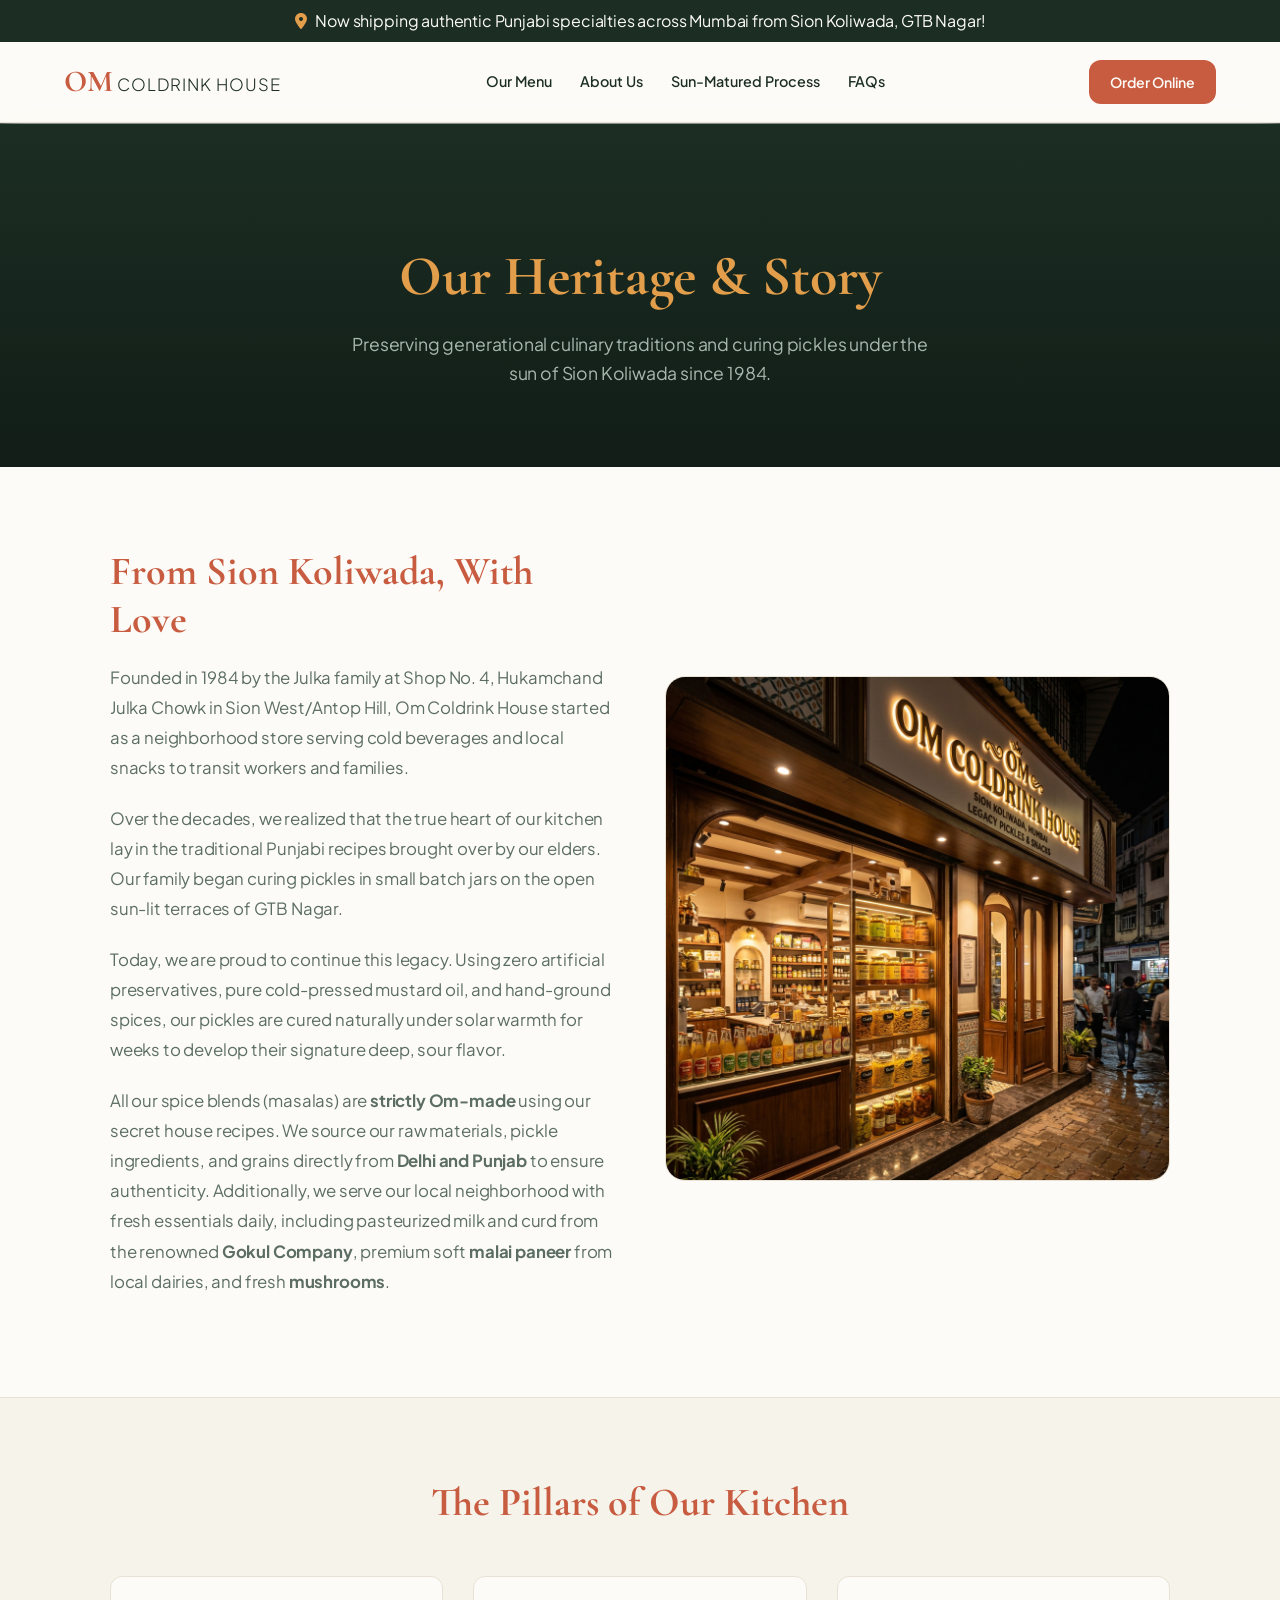
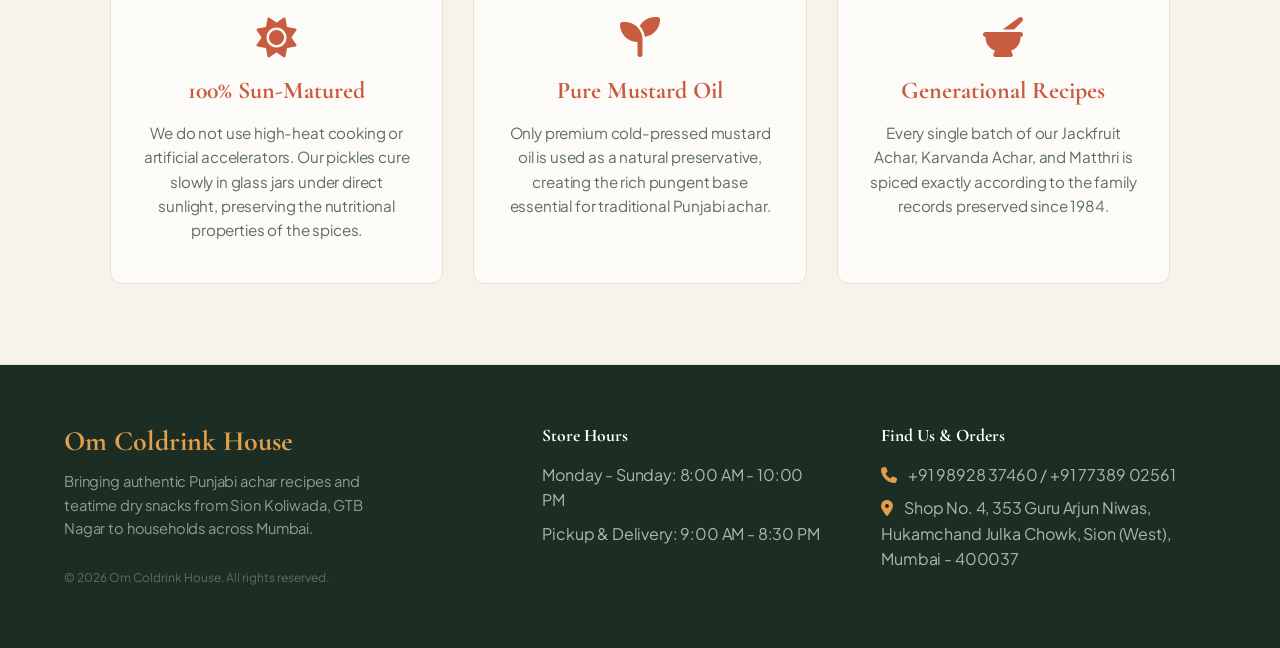
==== about.html @ a4493ab8 "mobile opt" ====
<!DOCTYPE html>
<html lang="en">
<head>
  <meta charset="UTF-8">
  <meta name="viewport" content="width=device-width, initial-scale=1.0">
  <title>About Us - Om Coldrink House | Generational Punjabi Achar Since 1984</title>
  
  <meta name="description" content="Read the story of Om Coldrink House. Established in 1984 in Sion Koliwada, GTB Nagar. Discover our traditional sun-cured Punjabi pickles and handmade teatime savories.">
  
  <!-- Google Fonts & FontAwesome -->
  <link rel="preconnect" href="https://fonts.googleapis.com">
  <link rel="preconnect" href="https://fonts.gstatic.com" crossorigin>
  <link href="https://fonts.googleapis.com/css2?family=Cormorant+Garamond:ital,wght@0,400;0,600;0,700;1,400&family=Plus+Jakarta+Sans:wght@300;400;500;600;700&display=swap" rel="stylesheet">
  <link rel="stylesheet" href="https://cdnjs.cloudflare.com/ajax/libs/font-awesome/6.4.0/css/all.min.css">
  
  <link rel="stylesheet" href="index.css">
  <style>
    .about-hero {
      padding: 120px 0 80px 0;
      background: linear-gradient(180deg, #1C2E24 0%, #111D16 100%);
      color: white;
      text-align: center;
    }
    .about-hero h1 {
      font-family: var(--font-display);
      font-size: 3.5rem;
      margin-bottom: 20px;
      color: var(--color-brand-accent);
    }
    .about-hero p {
      max-width: 600px;
      margin: 0 auto;
      font-size: 1.1rem;
      color: #A9B8AF;
      line-height: 1.6;
    }
    .story-section {
      padding: 80px 0;
      background-color: var(--color-bg-primary);
    }
    .story-grid {
      display: grid;
      grid-template-columns: 1fr 1fr;
      gap: 50px;
      align-items: center;
      max-width: 1100px;
      margin: 0 auto;
      padding: 0 20px;
    }
    .story-text h2 {
      font-family: var(--font-display);
      font-size: 2.5rem;
      color: var(--color-brand-primary);
      margin-bottom: 20px;
    }
    .story-text p {
      color: var(--color-text-muted);
      line-height: 1.8;
      margin-bottom: 20px;
      font-size: 1.05rem;
    }
    .story-image img {
      width: 100%;
      border-radius: var(--radius-lg);
      box-shadow: var(--shadow-lg);
      border: 1px solid var(--color-border);
    }
    .heritage-values {
      background-color: var(--color-bg-secondary);
      padding: 80px 0;
      border-bottom: 1px solid var(--color-border);
      border-top: 1px solid var(--color-border);
    }
    .values-grid {
      display: grid;
      grid-template-columns: repeat(3, 1fr);
      gap: 30px;
      max-width: 1100px;
      margin: 0 auto;
      padding: 0 20px;
    }
    .value-card {
      background-color: var(--color-bg-primary);
      padding: 40px 30px;
      border-radius: var(--radius-md);
      border: 1px solid var(--color-border);
      text-align: center;
      transition: var(--transition-smooth);
    }
    .value-card:hover {
      transform: translateY(-5px);
      box-shadow: var(--shadow-md);
    }
    .value-card i {
      font-size: 2.5rem;
      color: var(--color-brand-primary);
      margin-bottom: 20px;
    }
    .value-card h3 {
      font-family: var(--font-display);
      font-size: 1.5rem;
      color: var(--color-brand-primary);
      margin-bottom: 15px;
    }
    .value-card p {
      color: var(--color-text-muted);
      font-size: 0.95rem;
      line-height: 1.6;
    }
    @media (max-width: 768px) {
      .story-grid {
        grid-template-columns: 1fr;
        gap: 30px;
      }
      .values-grid {
        grid-template-columns: 1fr;
      }
      .about-hero h1 {
        font-size: 2.5rem;
      }
    }
  </style>
</head>
<body>

  <!-- Top Announcement Bar -->
  <div class="announcement-bar">
    <p><i class="fa-solid fa-location-dot"></i> Now shipping authentic Punjabi specialties across Mumbai from Sion Koliwada, GTB Nagar!</p>
  </div>

  <!-- Header & Navigation -->
  <header class="header">
    <div class="header-container">
      <a href="index.html" class="brand-logo" id="brand-logo">
        <span class="brand-om">OM</span>
        <span class="brand-sub">Coldrink House</span>
      </a>
      
      <nav class="nav-links">
        <a href="menu.html" class="nav-link">Our Menu</a>
        <a href="about.html" class="nav-link active">About Us</a>
        <a href="index.html#process-section" class="nav-link">Sun-Matured Process</a>
        <a href="index.html#faq-section" class="nav-link">FAQs</a>
      </nav>
      
      <a href="index.html#catalog-section" class="btn btn-primary" style="padding: 10px 20px; font-size: 0.88rem;">Order Online</a>
    </div>
  </header>

  <!-- About Hero -->
  <section class="about-hero">
    <div class="container">
      <h1>Our Heritage & Story</h1>
      <p>Preserving generational culinary traditions and curing pickles under the sun of Sion Koliwada since 1984.</p>
    </div>
  </section>

  <!-- Story Section -->
  <section class="story-section">
    <div class="story-grid">
      <div class="story-text">
        <h2>From Sion Koliwada, With Love</h2>
        <p>
          Founded in 1984 by the Julka family at Shop No. 4, Hukamchand Julka Chowk in Sion West/Antop Hill, Om Coldrink House started as a neighborhood store serving cold beverages and local snacks to transit workers and families.
        </p>
        <p>
          Over the decades, we realized that the true heart of our kitchen lay in the traditional Punjabi recipes brought over by our elders. Our family began curing pickles in small batch jars on the open sun-lit terraces of GTB Nagar.
        </p>
        <p>
          Today, we are proud to continue this legacy. Using zero artificial preservatives, pure cold-pressed mustard oil, and hand-ground spices, our pickles are cured naturally under solar warmth for weeks to develop their signature deep, sour flavor.
        </p>
        <p>
          All our spice blends (masalas) are <strong>strictly Om-made</strong> using our secret house recipes. We source our raw materials, pickle ingredients, and grains directly from <strong>Delhi and Punjab</strong> to ensure authenticity. Additionally, we serve our local neighborhood with fresh essentials daily, including pasteurized milk and curd from the renowned <strong>Gokul Company</strong>, premium soft <strong>malai paneer</strong> from local dairies, and fresh <strong>mushrooms</strong>.
        </p>
      </div>
      <div class="story-image">
        <img src="assets/hero_storefront.png" alt="Om Coldrink House Storefront at Sion Koliwada">
      </div>
    </div>
  </section>

  <!-- Heritage Values -->
  <section class="heritage-values">
    <h2 style="text-align: center; font-family: var(--font-display); font-size: 2.5rem; color: var(--color-brand-primary); margin-bottom: 50px;">The Pillars of Our Kitchen</h2>
    <div class="values-grid">
      <div class="value-card">
        <i class="fa-solid fa-sun"></i>
        <h3>100% Sun-Matured</h3>
        <p>We do not use high-heat cooking or artificial accelerators. Our pickles cure slowly in glass jars under direct sunlight, preserving the nutritional properties of the spices.</p>
      </div>
      <div class="value-card">
        <i class="fa-solid fa-seedling"></i>
        <h3>Pure Mustard Oil</h3>
        <p>Only premium cold-pressed mustard oil is used as a natural preservative, creating the rich pungent base essential for traditional Punjabi achar.</p>
      </div>
      <div class="value-card">
        <i class="fa-solid fa-mortar-pestle"></i>
        <h3>Generational Recipes</h3>
        <p>Every single batch of our Jackfruit Achar, Karvanda Achar, and Matthri is spiced exactly according to the family records preserved since 1984.</p>
      </div>
    </div>
  </section>

  <!-- Footer Section -->
  <footer class="footer">
    <div class="footer-container">
      <div class="footer-brand">
        <h3>Om Coldrink House</h3>
        <p>Bringing authentic Punjabi achar recipes and teatime dry snacks from Sion Koliwada, GTB Nagar to households across Mumbai.</p>
        <span class="footer-copyright">© 2026 Om Coldrink House. All rights reserved.</span>
      </div>
      <div class="footer-hours">
        <h4>Store Hours</h4>
        <p>Monday - Sunday: 8:00 AM - 10:00 PM</p>
        <p>Pickup & Delivery: 9:00 AM - 8:30 PM</p>
      </div>
      <div class="footer-contact">
        <h4>Find Us & Orders</h4>
        <p><i class="fa-solid fa-phone"></i> +91 98928 37460 / +91 77389 02561</p>
        <p><i class="fa-solid fa-location-dot"></i> Shop No. 4, 353 Guru Arjun Niwas, Hukamchand Julka Chowk, Sion (West), Mumbai - 400037</p>
      </div>
    </div>
  </footer>

</body>
</html>
---- index.css ----
/* ==========================================================================
   Om Coldrink House - CSS Brand & Styling System
   ========================================================================== */

/* Design Tokens & Variables */
:root {
  /* Color Palette */
  --color-bg-primary: #FDFBF7;    /* Soft Cream (Warm background) */
  --color-bg-secondary: #F6F3EB;  /* Light Oatmeal (Cards and fields) */
  --color-text-primary: #1C2E24;  /* Dark Spruce (Deep Slate-Green for readable text) */
  --color-text-muted: #5C6E64;    /* Sage Muted (Secondary text) */
  --color-brand-primary: #C85C40; /* Terracotta (Headers, primary links, accent) */
  --color-brand-accent: #E29E4B;  /* Honey (CTA buttons, status highlights) */
  --color-border: #E8E2D5;        /* Soft sand border */
  --color-white: #FFFFFF;
  --color-success: #2E7D32;       /* Forest green success state */
  --color-error: #D32F2F;

  /* Typography - Curated Heritage Pair */
  --font-display: 'Cormorant Garamond', Georgia, serif;
  --font-sans: 'Plus Jakarta Sans', system-ui, sans-serif;

  /* Layout, Shadows, & Transitions */
  --radius-sm: 4px;
  --radius-md: 12px;
  --radius-lg: 20px;
  --transition-smooth: all 0.3s cubic-bezier(0.4, 0, 0.2, 1);
  --shadow-warm: 0 4px 20px rgba(28, 46, 36, 0.05);
  --shadow-hover: 0 10px 30px rgba(28, 46, 36, 0.12);
  --shadow-inset: inset 0 2px 4px rgba(0,0,0,0.06);

  /* Max Widths */
  --container-width: 1200px;
}

/* Reset and Base Styles */
* {
  margin: 0;
  padding: 0;
  box-sizing: border-box;
}

html {
  scroll-behavior: smooth;
}

body {
  font-family: var(--font-sans);
  background-color: var(--color-bg-primary);
  color: var(--color-text-primary);
  line-height: 1.6;
  -webkit-font-smoothing: antialiased;
}

/* Scrollbar styling */
::-webkit-scrollbar {
  width: 8px;
}
::-webkit-scrollbar-track {
  background: var(--color-bg-secondary);
}
::-webkit-scrollbar-thumb {
  background: var(--color-text-muted);
  border-radius: 10px;
}
::-webkit-scrollbar-thumb:hover {
  background: var(--color-brand-primary);
}

/* Typography Elements */
h1, h2, h3, h4 {
  font-family: var(--font-display);
  font-weight: 700;
  line-height: 1.2;
}

p {
  font-size: 1rem;
  font-weight: 400;
  letter-spacing: -0.01em;
}

/* Top Announcement Bar */
.announcement-bar {
  background-color: var(--color-text-primary);
  color: var(--color-bg-primary);
  text-align: center;
  padding: 8px 24px;
  font-size: 0.85rem;
  font-weight: 550;
  letter-spacing: 0.5px;
}

.announcement-bar i {
  color: var(--color-brand-accent);
  margin-right: 6px;
}

/* General Layout Containers */
.header-container,
.hero-container,
.heritage-container,
.catalog-container,
.process-container,
.seo-guide-container,
.testimonials-container,
.faq-container,
.footer-container {
  max-width: var(--container-width);
  margin: 0 auto;
  padding: 0 24px;
}

/* Buttons */
.btn {
  display: inline-flex;
  align-items: center;
  justify-content: center;
  padding: 12px 28px;
  font-size: 0.95rem;
  font-weight: 600;
  border-radius: var(--radius-md);
  border: 1px solid transparent;
  cursor: pointer;
  transition: var(--transition-smooth);
  text-decoration: none;
  font-family: var(--font-sans);
}

.btn-primary {
  background-color: var(--color-brand-primary);
  color: var(--color-bg-primary);
}
.btn-primary:hover {
  background-color: #A94229;
  transform: translateY(-2px);
  box-shadow: 0 4px 15px rgba(200, 92, 64, 0.3);
}

.btn-secondary {
  background-color: var(--color-bg-secondary);
  color: var(--color-text-primary);
  border-color: var(--color-border);
}
.btn-secondary:hover {
  background-color: var(--color-border);
  transform: translateY(-2px);
}

.btn-outline {
  background-color: transparent;
  border-color: var(--color-brand-primary);
  color: var(--color-brand-primary);
}
.btn-outline:hover {
  background-color: var(--color-brand-primary);
  color: var(--color-bg-primary);
}

.btn-block {
  display: flex;
  width: 100%;
}

.btn-sm {
  padding: 8px 16px;
  font-size: 0.85rem;
  border-radius: 8px;
}

/* Section Headings */
.text-center {
  text-align: center;
}

.section-title {
  font-size: 2.8rem;
  margin-bottom: 16px;
  position: relative;
  color: var(--color-text-primary);
}

.section-title.text-center::after {
  margin: 12px auto 0 auto;
}

.section-title::after {
  content: '';
  display: block;
  width: 60px;
  height: 3px;
  background-color: var(--color-brand-primary);
  margin-top: 12px;
}

.section-subtitle {
  font-size: 1.1rem;
  color: var(--color-text-muted);
  margin-bottom: 50px;
}

/* Header & Navigation */
.header {
  position: sticky;
  top: 0;
  left: 0;
  right: 0;
  z-index: 100;
  background-color: rgba(253, 251, 247, 0.92);
  backdrop-filter: blur(12px);
  border-bottom: 1px solid var(--color-border);
  padding: 16px 0;
}

.header-container {
  display: flex;
  align-items: center;
  justify-content: space-between;
}

.brand-logo {
  text-decoration: none;
  font-family: var(--font-display);
  font-size: 1.9rem;
  font-weight: 700;
  display: flex;
  align-items: baseline;
}

.brand-om {
  color: var(--color-brand-primary);
  margin-right: 4px;
}

.brand-sub {
  color: var(--color-text-primary);
  font-family: var(--font-sans);
  font-weight: 300;
  font-size: 1.05rem;
  letter-spacing: 1px;
  text-transform: uppercase;
}

.nav-links {
  display: flex;
  gap: 28px;
}

.nav-link {
  text-decoration: none;
  color: var(--color-text-primary);
  font-weight: 550;
  font-size: 0.9rem;
  position: relative;
  padding: 4px 0;
  transition: var(--transition-smooth);
}

.nav-link::after {
  content: '';
  position: absolute;
  bottom: 0;
  left: 0;
  width: 0;
  height: 2px;
  background-color: var(--color-brand-primary);
  transition: var(--transition-smooth);
}

.nav-link:hover::after {
  width: 100%;
}

.nav-link:hover {
  color: var(--color-brand-primary);
}

.cart-trigger {
  background: none;
  border: none;
  font-size: 1.25rem;
  color: var(--color-text-primary);
  cursor: pointer;
  position: relative;
  padding: 10px;
  border-radius: 50%;
  transition: var(--transition-smooth);
  background-color: var(--color-bg-secondary);
}

.cart-trigger:hover {
  color: var(--color-brand-primary);
  transform: scale(1.05);
}

.cart-badge {
  position: absolute;
  top: -2px;
  right: -2px;
  background-color: var(--color-brand-primary);
  color: var(--color-bg-primary);
  font-size: 0.72rem;
  font-weight: 700;
  min-width: 18px;
  height: 18px;
  border-radius: 50%;
  display: flex;
  align-items: center;
  justify-content: center;
  padding: 2px;
  box-shadow: 0 2px 5px rgba(200, 92, 64, 0.3);
}

/* Hero Section */
.hero-section {
  padding: 80px 0;
  background: radial-gradient(circle at 80% 20%, #FBF6EC 0%, var(--color-bg-primary) 100%);
  border-bottom: 1px solid var(--color-border);
}

.hero-container {
  display: grid;
  grid-template-columns: 1fr 1fr;
  gap: 60px;
  align-items: center;
}

.hero-tagline {
  font-size: 0.85rem;
  letter-spacing: 2px;
  text-transform: uppercase;
  color: var(--color-brand-primary);
  font-weight: 600;
  display: inline-block;
  margin-bottom: 16px;
}

.hero-title {
  font-size: 3.6rem;
  margin-bottom: 24px;
  color: var(--color-text-primary);
}

.hero-description {
  font-size: 1.1rem;
  color: var(--color-text-muted);
  margin-bottom: 36px;
  max-width: 520px;
}

.hero-ctas {
  display: flex;
  gap: 16px;
}

.hero-graphics {
  display: flex;
  justify-content: center;
  align-items: center;
}

/* Cozy Storefront Image styling */
.hero-image-wrapper {
  width: 100%;
  max-width: 480px;
  border-radius: var(--radius-lg);
  overflow: hidden;
  box-shadow: 0 15px 35px rgba(28, 46, 36, 0.12);
  border: 1px solid var(--color-border);
  transition: transform var(--transition-smooth), box-shadow var(--transition-smooth);
}

.hero-image-wrapper:hover {
  transform: translateY(-6px);
  box-shadow: 0 20px 45px rgba(200, 92, 64, 0.18);
}

.hero-storefront-image {
  width: 100%;
  height: auto;
  display: block;
  object-fit: cover;
  aspect-ratio: 1 / 1;
}

/* Heritage Section */
.heritage-section {
  padding: 100px 0;
  border-bottom: 1px solid var(--color-border);
}

.heritage-container {
  display: grid;
  grid-template-columns: 1fr 1.2fr;
  gap: 80px;
  align-items: center;
}

.heritage-image {
  display: flex;
  justify-content: center;
}

.heritage-photo-wrapper {
  width: 320px;
  height: 380px;
  border-radius: var(--radius-lg);
  background-color: var(--color-bg-secondary);
  border: 1px solid var(--color-border);
  position: relative;
  box-shadow: var(--shadow-warm);
  overflow: hidden;
  display: flex;
  align-items: center;
  justify-content: center;
}

.heritage-photo-wrapper::after {
  content: '';
  position: absolute;
  inset: 0;
  background: linear-gradient(135deg, rgba(200, 92, 64, 0.05) 0%, rgba(226, 158, 75, 0.15) 100%);
  pointer-events: none;
}

.heritage-accent-badge {
  position: absolute;
  top: 24px;
  right: 24px;
  background-color: var(--color-white);
  color: var(--color-text-primary);
  font-size: 0.72rem;
  font-weight: 600;
  padding: 6px 14px;
  border-radius: 30px;
  box-shadow: 0 4px 10px rgba(0,0,0,0.05);
  border: 1px solid var(--color-border);
  letter-spacing: 1px;
  text-transform: uppercase;
}

.heritage-icon-bg {
  font-size: 8rem;
  color: rgba(200, 92, 64, 0.12);
}

.heritage-text h2 {
  margin-bottom: 24px;
}

.heritage-paragraph {
  font-size: 1.05rem;
  color: var(--color-text-muted);
  margin-bottom: 20px;
}

/* Catalog Section */
.catalog-section {
  padding: 100px 0;
  background-color: var(--color-bg-secondary);
  border-bottom: 1px solid var(--color-border);
}

.catalog-header {
  text-align: center;
}

.filter-tabs {
  display: inline-flex;
  background-color: var(--color-bg-primary);
  padding: 6px;
  border-radius: var(--radius-md);
  border: 1px solid var(--color-border);
  gap: 6px;
  margin-bottom: 50px;
  box-shadow: var(--shadow-warm);
}

.filter-btn {
  background: none;
  border: none;
  font-size: 0.88rem;
  font-weight: 600;
  font-family: var(--font-sans);
  padding: 10px 24px;
  border-radius: 8px;
  cursor: pointer;
  color: var(--color-text-muted);
  transition: var(--transition-smooth);
}

.filter-btn.active {
  background-color: var(--color-brand-primary);
  color: var(--color-bg-primary);
  box-shadow: 0 4px 10px rgba(200, 92, 64, 0.15);
}

.filter-btn:not(.active):hover {
  color: var(--color-text-primary);
  background-color: var(--color-bg-secondary);
}

/* Products Grid & Cards */
.products-grid {
  display: grid;
  grid-template-columns: repeat(auto-fill, minmax(320px, 1fr));
  gap: 30px;
}

.product-card {
  background-color: var(--color-bg-primary);
  border-radius: var(--radius-md);
  border: 1px solid var(--color-border);
  overflow: hidden;
  box-shadow: var(--shadow-warm);
  display: flex;
  flex-direction: column;
  transition: var(--transition-smooth);
}

.product-card:hover {
  transform: translateY(-6px);
  box-shadow: var(--shadow-hover);
  border-color: rgba(200, 92, 64, 0.25);
}

.product-image-container {
  width: 100%;
  height: 230px;
  position: relative;
  overflow: hidden;
  background-color: var(--color-bg-secondary);
}

.product-image {
  width: 100%;
  height: 100%;
  object-fit: cover;
  transition: var(--transition-smooth);
}

.product-card:hover .product-image {
  transform: scale(1.05);
}

.product-badge {
  position: absolute;
  top: 16px;
  left: 16px;
  font-size: 0.72rem;
  font-weight: 600;
  padding: 4px 12px;
  border-radius: 30px;
  text-transform: uppercase;
  letter-spacing: 0.5px;
  box-shadow: 0 4px 10px rgba(0,0,0,0.1);
}

.badge-achar {
  background-color: var(--color-brand-primary);
  color: var(--color-bg-primary);
}

.badge-snacks {
  background-color: var(--color-text-primary);
  color: var(--color-bg-primary);
}

.product-content {
  padding: 24px;
  display: flex;
  flex-direction: column;
  flex-grow: 1;
}

.product-name {
  font-size: 1.45rem;
  margin-bottom: 8px;
  color: var(--color-text-primary);
}

.product-desc {
  font-size: 0.92rem;
  color: var(--color-text-muted);
  margin-bottom: 20px;
  flex-grow: 1;
}

/* Packaging Selection UI */
.packaging-selector-wrapper {
  margin-bottom: 20px;
}

.packaging-label {
  display: block;
  font-size: 0.75rem;
  font-weight: 700;
  text-transform: uppercase;
  color: var(--color-text-muted);
  margin-bottom: 6px;
  letter-spacing: 0.5px;
}

.packaging-options {
  display: flex;
  gap: 8px;
}

.pack-btn {
  background-color: var(--color-bg-secondary);
  border: 1px solid var(--color-border);
  color: var(--color-text-primary);
  padding: 6px 14px;
  font-size: 0.85rem;
  font-weight: 600;
  border-radius: 6px;
  cursor: pointer;
  transition: var(--transition-smooth);
}

.pack-btn:hover {
  border-color: var(--color-brand-primary);
}

.pack-btn.selected {
  background-color: var(--color-text-primary);
  border-color: var(--color-text-primary);
  color: var(--color-bg-primary);
}

.product-footer {
  display: flex;
  align-items: center;
  justify-content: space-between;
  margin-top: auto;
  border-top: 1px solid var(--color-border);
  padding-top: 16px;
}

.product-price-label {
  font-size: 0.8rem;
  color: var(--color-text-muted);
  display: block;
}

.product-price {
  font-size: 1.35rem;
  font-weight: 700;
  color: var(--color-text-primary);
}

.btn-add-cart {
  background: none;
  border: 1px solid var(--color-brand-primary);
  color: var(--color-brand-primary);
  width: 44px;
  height: 44px;
  border-radius: 50%;
  display: flex;
  align-items: center;
  justify-content: center;
  cursor: pointer;
  transition: var(--transition-smooth);
}

.btn-add-cart:hover {
  background-color: var(--color-brand-primary);
  color: var(--color-bg-primary);
  box-shadow: 0 4px 10px rgba(200, 92, 64, 0.2);
  transform: scale(1.05);
}

.btn-add-cart i {
  font-size: 1rem;
}

/* Crafting Process Section */
.process-section {
  padding: 100px 0;
  border-bottom: 1px solid var(--color-border);
}

.process-steps-grid {
  display: grid;
  grid-template-columns: repeat(3, 1fr);
  gap: 30px;
}

.process-card {
  background-color: var(--color-bg-secondary);
  border: 1px solid var(--color-border);
  border-radius: var(--radius-md);
  padding: 40px 30px;
  position: relative;
  transition: var(--transition-smooth);
}

.process-card:hover {
  transform: translateY(-4px);
  border-color: var(--color-brand-primary);
}

.process-number {
  font-family: var(--font-display);
  font-size: 3.5rem;
  font-weight: 700;
  color: rgba(200, 92, 64, 0.15);
  position: absolute;
  top: 15px;
  right: 20px;
  line-height: 1;
}

.process-card h3 {
  font-size: 1.35rem;
  margin-bottom: 12px;
  position: relative;
  z-index: 2;
}

.process-card p {
  font-size: 0.95rem;
  color: var(--color-text-muted);
}

/* Flavor Guide (SEO Article Card) */
.seo-guide-section {
  padding: 100px 0;
  background-color: var(--color-bg-secondary);
  border-bottom: 1px solid var(--color-border);
}

.seo-content-card {
  background-color: var(--color-bg-primary);
  border: 1px solid var(--color-border);
  border-radius: var(--radius-lg);
  padding: 50px;
  box-shadow: var(--shadow-warm);
}

.seo-content-card h2 {
  font-size: 2.2rem;
  margin-bottom: 16px;
  color: var(--color-text-primary);
}

.seo-intro {
  font-size: 1.05rem;
  color: var(--color-text-muted);
  margin-bottom: 40px;
  max-width: 800px;
}

.guide-grid {
  display: grid;
  grid-template-columns: 1fr 1fr;
  gap: 40px;
}

.guide-item {
  border-left: 3px solid var(--color-brand-accent);
  padding-left: 20px;
}

.guide-item h4 {
  font-size: 1.25rem;
  font-weight: 700;
  margin-bottom: 8px;
  display: flex;
  align-items: center;
  gap: 8px;
}

.guide-item h4 i {
  color: var(--color-brand-primary);
  font-size: 1rem;
}

.guide-item p {
  font-size: 0.92rem;
  color: var(--color-text-muted);
}

/* Testimonials */
.testimonials-section {
  padding: 100px 0;
  border-bottom: 1px solid var(--color-border);
}

.testimonials-grid {
  display: grid;
  grid-template-columns: 1fr 1fr;
  gap: 30px;
}

.testimonial-card {
  background-color: var(--color-bg-secondary);
  border: 1px solid var(--color-border);
  border-radius: var(--radius-md);
  padding: 30px;
  display: flex;
  flex-direction: column;
}

.rating-stars {
  color: var(--color-brand-accent);
  font-size: 0.9rem;
  margin-bottom: 16px;
}

.testimonial-text {
  font-style: italic;
  color: var(--color-text-primary);
  margin-bottom: 20px;
  font-size: 1.05rem;
  line-height: 1.6;
}

.testimonial-author {
  margin-top: auto;
  font-size: 0.9rem;
  color: var(--color-text-muted);
}

/* FAQs Section */
.faq-section {
  padding: 100px 0;
  background-color: var(--color-bg-secondary);
  border-bottom: 1px solid var(--color-border);
}

.faq-list {
  max-width: 800px;
  margin: 0 auto;
  display: flex;
  flex-direction: column;
  gap: 16px;
}

.faq-item {
  background-color: var(--color-bg-primary);
  border: 1px solid var(--color-border);
  border-radius: var(--radius-md);
  overflow: hidden;
  transition: var(--transition-smooth);
}

.faq-question {
  width: 100%;
  background: none;
  border: none;
  font-family: var(--font-sans);
  font-size: 1.05rem;
  font-weight: 600;
  text-align: left;
  padding: 20px 24px;
  color: var(--color-text-primary);
  cursor: pointer;
  display: flex;
  justify-content: space-between;
  align-items: center;
  transition: var(--transition-smooth);
}

.faq-question:hover {
  color: var(--color-brand-primary);
}

.faq-question i {
  font-size: 0.85rem;
  color: var(--color-text-muted);
  transition: transform 0.3s ease;
}

.faq-item.active .faq-question i {
  transform: rotate(180deg);
}

.faq-answer {
  max-height: 0;
  overflow: hidden;
  transition: max-height 0.35s ease-out;
  background-color: rgba(246, 243, 235, 0.4);
}

.faq-answer p {
  padding: 0 24px 20px 24px;
  font-size: 0.92rem;
  color: var(--color-text-muted);
  line-height: 1.6;
}

/* Cart Drawer UI Overlay */
.cart-drawer-overlay {
  position: fixed;
  top: 0;
  left: 0;
  width: 100vw;
  height: 100vh;
  background-color: rgba(28, 46, 36, 0.4);
  backdrop-filter: blur(4px);
  z-index: 200;
  opacity: 0;
  pointer-events: none;
  transition: var(--transition-smooth);
}

.cart-drawer-overlay.active {
  opacity: 1;
  pointer-events: auto;
}

.cart-drawer {
  position: fixed;
  top: 0;
  right: -420px;
  width: 100%;
  max-width: 420px;
  height: 100vh;
  background-color: var(--color-bg-primary);
  box-shadow: -10px 0 30px rgba(0,0,0,0.1);
  z-index: 201;
  display: flex;
  flex-direction: column;
  transition: var(--transition-smooth);
}

.cart-drawer.active {
  right: 0;
}

.cart-drawer-header {
  padding: 24px;
  border-bottom: 1px solid var(--color-border);
  display: flex;
  align-items: center;
  justify-content: space-between;
}

.cart-drawer-header h3 {
  font-size: 1.5rem;
}

.close-drawer {
  background: none;
  border: none;
  font-size: 1.4rem;
  color: var(--color-text-primary);
  cursor: pointer;
  transition: var(--transition-smooth);
}

.close-drawer:hover {
  color: var(--color-brand-primary);
  transform: scale(1.1);
}

.cart-items-container {
  flex-grow: 1;
  overflow-y: auto;
  padding: 24px;
  display: flex;
  flex-direction: column;
  gap: 20px;
}

.empty-cart-state {
  text-align: center;
  margin: auto;
  color: var(--color-text-muted);
}

.empty-cart-state i {
  font-size: 3rem;
  color: var(--color-border);
  margin-bottom: 16px;
}

.empty-cart-state p {
  margin-bottom: 24px;
}

/* Cart Item Rows */
.cart-item {
  display: flex;
  gap: 16px;
  align-items: center;
  padding-bottom: 16px;
  border-bottom: 1px solid var(--color-border);
}

.cart-item-image {
  width: 70px;
  height: 70px;
  border-radius: 8px;
  object-fit: cover;
  background-color: var(--color-bg-secondary);
  border: 1px solid var(--color-border);
}

.cart-item-info {
  flex-grow: 1;
}

.cart-item-name {
  font-weight: 600;
  font-size: 0.95rem;
  margin-bottom: 4px;
  color: var(--color-text-primary);
}

.cart-item-price {
  color: var(--color-brand-primary);
  font-weight: 700;
  font-size: 0.95rem;
}

.cart-item-actions {
  display: flex;
  align-items: center;
  gap: 12px;
}

.qty-control {
  display: flex;
  align-items: center;
  border: 1px solid var(--color-border);
  border-radius: 6px;
  background-color: var(--color-bg-secondary);
}

.qty-btn {
  background: none;
  border: none;
  width: 26px;
  height: 26px;
  cursor: pointer;
  display: flex;
  align-items: center;
  justify-content: center;
  font-size: 0.8rem;
  color: var(--color-text-primary);
  transition: var(--transition-smooth);
}

.qty-btn:hover {
  color: var(--color-brand-primary);
}

.qty-num {
  font-size: 0.9rem;
  font-weight: 600;
  min-width: 20px;
  text-align: center;
}

.btn-remove-item {
  background: none;
  border: none;
  color: var(--color-text-muted);
  cursor: pointer;
  transition: var(--transition-smooth);
  font-size: 1rem;
}

.btn-remove-item:hover {
  color: var(--color-error);
}

/* Cart Footer */
.cart-drawer-footer {
  padding: 24px;
  border-top: 1px solid var(--color-border);
  background-color: var(--color-bg-secondary);
}

.cart-summary-row {
  display: flex;
  justify-content: space-between;
  align-items: center;
  margin-bottom: 8px;
  font-size: 1.15rem;
  font-weight: 700;
}

.subtotal-amount {
  color: var(--color-brand-primary);
}

.cart-tax-notice {
  font-size: 0.8rem;
  color: var(--color-text-muted);
  margin-bottom: 20px;
}

/* Checkout Modal UI */
.checkout-modal-overlay {
  position: fixed;
  top: 0;
  left: 0;
  width: 100vw;
  height: 100vh;
  background-color: rgba(28, 46, 36, 0.4);
  backdrop-filter: blur(4px);
  z-index: 300;
  display: flex;
  align-items: center;
  justify-content: center;
  opacity: 0;
  pointer-events: none;
  transition: var(--transition-smooth);
}

.checkout-modal-overlay.active {
  opacity: 1;
  pointer-events: auto;
}

.checkout-modal {
  width: 100%;
  max-width: 860px;
  height: 90vh;
  background-color: var(--color-bg-primary);
  border-radius: var(--radius-lg);
  box-shadow: 0 20px 50px rgba(0,0,0,0.15);
  display: flex;
  flex-direction: column;
  overflow: hidden;
  transform: translateY(30px);
  transition: var(--transition-smooth);
}

.checkout-modal-overlay.active .checkout-modal {
  transform: translateY(0);
}

.checkout-header {
  padding: 24px 30px;
  border-bottom: 1px solid var(--color-border);
  display: flex;
  justify-content: space-between;
  align-items: center;
}

.checkout-header h2 {
  font-size: 1.75rem;
}

.close-checkout {
  background: none;
  border: none;
  font-size: 1.4rem;
  color: var(--color-text-primary);
  cursor: pointer;
  transition: var(--transition-smooth);
}

.close-checkout:hover {
  color: var(--color-brand-primary);
}

.checkout-body {
  flex-grow: 1;
  overflow-y: auto;
  padding: 30px;
  display: grid;
  grid-template-columns: 1.2fr 1fr;
  gap: 40px;
}

.checkout-form {
  display: flex;
  flex-direction: column;
  gap: 30px;
}

.form-section h3 {
  font-size: 1.25rem;
  margin-bottom: 16px;
  color: var(--color-text-primary);
  border-left: 3px solid var(--color-brand-primary);
  padding-left: 10px;
}

.form-group {
  margin-bottom: 16px;
}

.form-group label {
  display: block;
  font-size: 0.85rem;
  font-weight: 600;
  margin-bottom: 6px;
  color: var(--color-text-primary);
  text-transform: uppercase;
  letter-spacing: 0.5px;
}

.form-group input,
.form-group textarea {
  width: 100%;
  padding: 12px;
  border: 1px solid var(--color-border);
  border-radius: var(--radius-md);
  background-color: var(--color-bg-secondary);
  font-family: var(--font-sans);
  color: var(--color-text-primary);
  font-size: 0.95rem;
  transition: var(--transition-smooth);
}

.form-group input:focus,
.form-group textarea:focus {
  outline: none;
  border-color: var(--color-brand-primary);
  box-shadow: 0 0 0 3px rgba(200, 92, 64, 0.1);
  background-color: var(--color-bg-primary);
}

.carrier-desc {
  font-size: 0.9rem;
  color: var(--color-text-muted);
  margin-bottom: 16px;
}

.carrier-prompt {
  text-align: center;
  padding: 30px 20px;
  border: 2px dashed var(--color-border);
  border-radius: var(--radius-md);
  color: var(--color-text-muted);
}

.carrier-prompt i {
  font-size: 2rem;
  margin-bottom: 10px;
  color: var(--color-border);
}

.delivery-options-list {
  display: flex;
  flex-direction: column;
  gap: 12px;
}

.option-card {
  display: flex;
  align-items: center;
  justify-content: space-between;
  padding: 16px 20px;
  border: 1px solid var(--color-border);
  border-radius: var(--radius-md);
  background-color: var(--color-bg-secondary);
  cursor: pointer;
  transition: var(--transition-smooth);
  position: relative;
}

.option-card:hover {
  border-color: var(--color-brand-primary);
  background-color: var(--color-bg-primary);
}

.option-card input[type="radio"] {
  margin-right: 16px;
  accent-color: var(--color-brand-primary);
}

.option-details {
  flex-grow: 1;
  display: flex;
  flex-direction: column;
}

.partner-name {
  font-weight: 600;
  font-size: 0.95rem;
  color: var(--color-text-primary);
}

.eta {
  font-size: 0.8rem;
  color: var(--color-text-muted);
  margin-top: 2px;
}

.price {
  font-weight: 700;
  font-size: 1.1rem;
  color: var(--color-text-primary);
  margin-right: 12px;
}

.badge {
  background-color: var(--color-brand-accent);
  color: var(--color-text-primary);
  font-size: 0.7rem;
  font-weight: 700;
  padding: 4px 8px;
  border-radius: 30px;
  text-transform: uppercase;
}

.cheapest {
  border-color: rgba(226, 158, 75, 0.4);
  box-shadow: 0 4px 12px rgba(226, 158, 75, 0.08);
}

.option-card.selected {
  border-color: var(--color-brand-primary);
  background-color: var(--color-white);
  box-shadow: var(--shadow-warm);
}

/* Order Summary */
.order-summary-card {
  border: 1px solid var(--color-border);
  background-color: var(--color-bg-secondary);
  border-radius: var(--radius-md);
  padding: 24px;
  display: flex;
  flex-direction: column;
  height: fit-content;
}

.order-summary-card h3 {
  font-size: 1.3rem;
  margin-bottom: 16px;
  border-bottom: 1px solid var(--color-border);
  padding-bottom: 10px;
}

.summary-items-list {
  max-height: 200px;
  overflow-y: auto;
  margin-bottom: 20px;
}

.summary-item-row {
  display: flex;
  justify-content: space-between;
  margin-bottom: 12px;
  font-size: 0.9rem;
}

.summary-item-name {
  color: var(--color-text-muted);
}

.summary-pricing {
  margin-bottom: 24px;
}

.summary-row {
  display: flex;
  justify-content: space-between;
  margin-bottom: 8px;
  font-size: 0.95rem;
}

.summary-divider {
  border: 0;
  height: 1px;
  background-color: var(--color-border);
  margin: 16px 0;
}

.grand-total {
  font-size: 1.25rem;
  font-weight: 700;
  color: var(--color-brand-primary);
}

/* Live Order Tracker Modal */
.tracker-modal-overlay {
  position: fixed;
  top: 0;
  left: 0;
  width: 100vw;
  height: 100vh;
  background-color: rgba(28, 46, 36, 0.4);
  backdrop-filter: blur(4px);
  z-index: 400;
  display: flex;
  align-items: center;
  justify-content: center;
  opacity: 0;
  pointer-events: none;
  transition: var(--transition-smooth);
}

.tracker-modal-overlay.active {
  opacity: 1;
  pointer-events: auto;
}

.tracker-modal {
  width: 100%;
  max-width: 760px;
  max-height: 90vh;
  background-color: var(--color-bg-primary);
  border-radius: var(--radius-lg);
  box-shadow: 0 25px 60px rgba(0,0,0,0.2);
  display: flex;
  flex-direction: column;
  overflow-y: auto;
  padding: 30px;
}

.tracker-header {
  display: flex;
  justify-content: space-between;
  align-items: flex-start;
  margin-bottom: 30px;
  border-bottom: 1px solid var(--color-border);
  padding-bottom: 16px;
}

.order-id-badge {
  display: inline-block;
  background-color: var(--color-bg-secondary);
  color: var(--color-text-muted);
  font-size: 0.85rem;
  font-weight: 600;
  padding: 4px 10px;
  border-radius: 4px;
  margin-top: 4px;
}

.close-tracker {
  background: none;
  border: none;
  font-size: 1.4rem;
  color: var(--color-text-primary);
  cursor: pointer;
  transition: var(--transition-smooth);
}

.close-tracker:hover {
  color: var(--color-brand-primary);
}

/* Timeline progress UI */
.tracker-progress-container {
  position: relative;
  margin-bottom: 40px;
  padding: 0 10px;
}

.progress-bar-bg {
  position: absolute;
  top: 24px;
  left: 30px;
  right: 30px;
  height: 4px;
  background-color: var(--color-border);
  z-index: 1;
}

.progress-bar-fill {
  height: 100%;
  width: 0%;
  background: linear-gradient(to right, var(--color-brand-accent), var(--color-brand-primary));
  transition: width 1s ease-in-out;
}

.progress-steps {
  display: flex;
  justify-content: space-between;
  position: relative;
  z-index: 2;
}

.step {
  display: flex;
  flex-direction: column;
  align-items: center;
  width: 80px;
  text-align: center;
}

.step-icon {
  width: 48px;
  height: 48px;
  border-radius: 50%;
  background-color: var(--color-white);
  border: 3px solid var(--color-border);
  display: flex;
  align-items: center;
  justify-content: center;
  color: var(--color-text-muted);
  font-size: 1.15rem;
  margin-bottom: 10px;
  transition: var(--transition-smooth);
}

.step-label {
  font-size: 0.85rem;
  font-weight: 600;
  color: var(--color-text-muted);
}

.step-time {
  font-size: 0.75rem;
  color: var(--color-text-muted);
  margin-top: 2px;
}

.step.active .step-icon {
  border-color: var(--color-brand-accent);
  color: var(--color-brand-accent);
  box-shadow: 0 0 15px rgba(226, 158, 75, 0.4);
}

.step.active .step-label {
  color: var(--color-text-primary);
  font-weight: 700;
}

.step.complete .step-icon {
  background-color: var(--color-brand-primary);
  border-color: var(--color-brand-primary);
  color: var(--color-bg-primary);
}

.step.complete .step-label {
  color: var(--color-brand-primary);
}

/* Detail grids inside tracker */
.tracker-details-grid {
  display: grid;
  grid-template-columns: 1fr 1fr;
  gap: 30px;
  margin-bottom: 30px;
}

.tracker-card {
  border: 1px solid var(--color-border);
  border-radius: var(--radius-md);
  padding: 24px;
  background-color: var(--color-bg-secondary);
}

.status-card {
  position: relative;
  overflow: hidden;
}

.status-indicator-pulse {
  position: absolute;
  top: 24px;
  right: 24px;
  width: 12px;
  height: 12px;
  border-radius: 50%;
  background-color: var(--color-brand-accent);
  box-shadow: 0 0 0 0 rgba(226, 158, 75, 0.7);
  animation: pulse 1.5s infinite;
}

@keyframes pulse {
  0% {
    transform: scale(0.95);
    box-shadow: 0 0 0 0 rgba(226, 158, 75, 0.7);
  }
  70% {
    transform: scale(1);
    box-shadow: 0 0 0 8px rgba(226, 158, 75, 0);
  }
  100% {
    transform: scale(0.95);
    box-shadow: 0 0 0 0 rgba(226, 158, 75, 0);
  }
}

.status-card h3 {
  font-size: 1.25rem;
  margin-bottom: 8px;
}

.status-text {
  font-size: 0.95rem;
  color: var(--color-text-primary);
  margin-bottom: 20px;
  font-weight: 500;
}

.whatsapp-alert-box {
  display: flex;
  gap: 12px;
  align-items: flex-start;
  background-color: rgba(46, 125, 50, 0.05);
  border: 1px solid rgba(46, 125, 50, 0.15);
  border-radius: 8px;
  padding: 12px 16px;
}

.whatsapp-icon {
  font-size: 1.5rem;
  color: var(--color-success);
  margin-top: 2px;
}

.whatsapp-text strong {
  display: block;
  font-size: 0.85rem;
  color: var(--color-success);
}

.whatsapp-text p {
  font-size: 0.8rem;
  color: var(--color-text-muted);
  margin-top: 2px;
}

.courier-card h3 {
  font-size: 1.25rem;
  margin-bottom: 16px;
}

.courier-profile {
  display: flex;
  gap: 16px;
  align-items: center;
  margin-bottom: 20px;
}

.courier-avatar {
  width: 48px;
  height: 48px;
  border-radius: 50%;
  background-color: var(--color-brand-primary);
  color: var(--color-bg-primary);
  display: flex;
  align-items: center;
  justify-content: center;
  font-size: 1.25rem;
}

.courier-info strong {
  display: block;
  font-size: 1rem;
}

.courier-info span {
  font-size: 0.85rem;
  color: var(--color-text-muted);
}

.courier-actions {
  display: grid;
  grid-template-columns: 1.2fr 1fr;
  gap: 12px;
}

.tracker-order-summary {
  border-top: 1px solid var(--color-border);
  padding-top: 20px;
}

.tracker-order-summary h4 {
  font-size: 1rem;
  margin-bottom: 12px;
  color: var(--color-text-muted);
  text-transform: uppercase;
  letter-spacing: 0.5px;
}

.tracker-items-list {
  display: grid;
  grid-template-columns: 1fr 1fr;
  gap: 12px;
}

.tracker-item-row {
  display: flex;
  justify-content: space-between;
  padding: 8px 12px;
  background-color: var(--color-bg-secondary);
  border-radius: 6px;
  font-size: 0.9rem;
}

.tracker-item-name {
  font-weight: 550;
}

/* Footer Section */
.footer {
  background-color: var(--color-text-primary);
  color: var(--color-bg-primary);
  padding: 60px 0;
  font-size: 0.9rem;
}

.footer-container {
  display: grid;
  grid-template-columns: 1.5fr 1fr 1.2fr;
  gap: 60px;
}

.footer-brand h3 {
  font-size: 1.75rem;
  margin-bottom: 12px;
  color: var(--color-brand-accent);
}

.footer-brand p {
  color: #8C9E94;
  margin-bottom: 24px;
  max-width: 300px;
  font-size: 0.92rem;
}

.footer-copyright {
  font-size: 0.75rem;
  color: #5C6E64;
}

.footer-hours h4,
.footer-contact h4 {
  font-size: 1.1rem;
  margin-bottom: 16px;
  color: var(--color-white);
}

.footer-hours p,
.footer-contact p {
  color: #A9B8AF;
  margin-bottom: 8px;
}

.footer-contact i {
  margin-right: 8px;
  color: var(--color-brand-accent);
}

/* Animation Utilities */
@keyframes fadeIn {
  from { opacity: 0; transform: translateY(10px); }
  to { opacity: 1; transform: translateY(0); }
}

.animate-fade-in {
  animation: fadeIn 0.4s ease forwards;
}

/* Responsive Layouts */
@media (max-width: 992px) {
  .hero-container {
    grid-template-columns: 1fr;
    gap: 40px;
    text-align: center;
  }
  
  .hero-description {
    margin-left: auto;
    margin-right: auto;
  }
  
  .hero-ctas {
    justify-content: center;
  }
  
  .heritage-container {
    grid-template-columns: 1fr;
    gap: 40px;
  }
  
  .process-steps-grid {
    grid-template-columns: 1fr;
    gap: 20px;
  }
  
  .guide-grid {
    grid-template-columns: 1fr;
    gap: 30px;
  }
  
  .checkout-body {
    grid-template-columns: 1fr;
    gap: 30px;
  }
  
  .tracker-details-grid {
    grid-template-columns: 1fr;
  }
  
  .footer-container {
    grid-template-columns: 1fr;
    gap: 40px;
  }
}

@media (max-width: 600px) {
  .hero-title {
    font-size: 2.6rem;
  }
  
  .nav-links {
    display: none;
  }
  
  .filter-tabs {
    flex-direction: column;
    width: 100%;
  }
  
  .filter-btn {
    width: 100%;
  }
  
  .hero-image-wrapper {
    max-width: 100%;
    margin-top: 20px;
  }
  
  .tracker-items-list {
    grid-template-columns: 1fr;
  }
  
  .testimonials-grid {
    grid-template-columns: 1fr;
  }
  
  .seo-content-card {
    padding: 24px;
  }
}

/* Large Visit Us Map Hover Effects */
.large-map-card:hover {
  transform: translateY(-4px);
  border-color: var(--color-brand-primary) !important;
  box-shadow: 0 15px 35px rgba(200, 92, 64, 0.2);
}
.large-map-card:hover .map-overlay {
  background: rgba(28, 46, 36, 0.08) !important;
}
.large-map-card:hover .map-overlay span {
  transform: scale(1.05);
}
.map-overlay span {
  transition: var(--transition-smooth);
}

@media (max-width: 768px) {
  .visit-grid {
    grid-template-columns: 1fr !important;
    gap: 30px !important;
  }
  .large-map-card {
    height: 280px !important;
  }
}

/* Map Input Wrapper & Locate Button */
.address-input-wrapper {
  display: flex;
  gap: 10px;
  align-items: stretch;
}

.address-input-wrapper input {
  flex-grow: 1;
}

.btn-locate-map {
  background-color: var(--color-brand-primary);
  color: var(--color-white);
  border: 1px solid var(--color-brand-primary);
  padding: 0 16px;
  border-radius: var(--radius-md);
  font-family: var(--font-sans);
  font-size: 0.88rem;
  font-weight: 500;
  cursor: pointer;
  display: flex;
  align-items: center;
  gap: 8px;
  transition: var(--transition-smooth);
  white-space: nowrap;
}

.btn-locate-map:hover {
  background-color: var(--color-brand-accent);
  border-color: var(--color-brand-accent);
  color: var(--color-text-primary);
}

/* Map Picker Modal Overlay */
.map-picker-modal-overlay {
  position: fixed;
  inset: 0;
  background-color: rgba(28, 46, 36, 0.4);
  backdrop-filter: blur(4px);
  z-index: 1000;
  display: flex;
  align-items: center;
  justify-content: center;
  opacity: 0;
  pointer-events: none;
  transition: var(--transition-smooth);
}

.map-picker-modal-overlay.active {
  opacity: 1;
  pointer-events: auto;
}

/* Map Picker Modal */
.map-picker-modal {
  width: 90%;
  max-width: 550px;
  background-color: var(--color-bg-primary);
  border-radius: var(--radius-lg);
  box-shadow: var(--shadow-deep);
  border: 1px solid var(--color-border);
  overflow: hidden;
  display: flex;
  flex-direction: column;
  transform: translateY(20px);
  transition: var(--transition-smooth);
}

.map-picker-modal-overlay.active .map-picker-modal {
  transform: translateY(0);
}

.map-picker-header {
  display: flex;
  justify-content: space-between;
  align-items: center;
  padding: 18px 24px;
  border-bottom: 1px solid var(--color-border);
}

.map-picker-header h3 {
  font-family: var(--font-serif);
  font-size: 1.35rem;
  color: var(--color-text-primary);
  display: flex;
  align-items: center;
  gap: 10px;
  margin: 0;
}

.close-map-picker {
  background: none;
  border: none;
  font-size: 1.3rem;
  color: var(--color-text-muted);
  cursor: pointer;
  transition: var(--transition-smooth);
}

.close-map-picker:hover {
  color: var(--color-text-primary);
}

.map-picker-body {
  padding: 20px 24px;
}

.map-picker-instructions {
  font-size: 0.88rem;
  color: var(--color-text-muted);
  margin-bottom: 12px;
}

#picker-map-canvas {
  height: 320px;
  border-radius: var(--radius-md);
  border: 1px solid var(--color-border);
  background-color: var(--color-bg-secondary);
  box-shadow: inset 0 2px 8px rgba(0, 0, 0, 0.05);
}

.selected-coords-display {
  margin-top: 14px;
  background-color: var(--color-bg-secondary);
  border: 1px solid var(--color-border);
  padding: 10px 14px;
  border-radius: var(--radius-md);
  font-size: 0.85rem;
  color: var(--color-text-primary);
  display: flex;
  align-items: center;
  gap: 8px;
  line-height: 1.4;
}

.map-picker-footer {
  display: flex;
  justify-content: flex-end;
  gap: 12px;
  padding: 16px 24px;
  border-top: 1px solid var(--color-border);
  background-color: var(--color-bg-secondary);
}

.btn-map-cancel {
  background: none;
  border: 1px solid var(--color-border);
  color: var(--color-text-primary);
  padding: 10px 18px;
  font-size: 0.9rem;
  font-family: var(--font-sans);
  border-radius: var(--radius-md);
  cursor: pointer;
  transition: var(--transition-smooth);
}

.btn-map-cancel:hover {
  background-color: rgba(0,0,0,0.02);
}

.btn-map-confirm {
  background-color: var(--color-brand-primary);
  color: var(--color-white);
  border: 1px solid var(--color-brand-primary);
  padding: 10px 20px;
  font-size: 0.9rem;
  font-family: var(--font-sans);
  border-radius: var(--radius-md);
  cursor: pointer;
  font-weight: 500;
  transition: var(--transition-smooth);
}

.btn-map-confirm:hover:not(:disabled) {
  background-color: var(--color-brand-accent);
  border-color: var(--color-brand-accent);
  color: var(--color-text-primary);
}

.btn-map-confirm:disabled {
  opacity: 0.5;
  cursor: not-allowed;
}

/* Map Search Container & Button Hover */
#map-search-input:focus {
  border-color: var(--color-brand-primary) !important;
}

/* Ensure Google Places Autocomplete suggestions dropdown is on top of checkout modals */
.pac-container {
  z-index: 20000 !important;
  font-family: var(--font-sans) !important;
  border-radius: var(--radius-md);
  border: 1px solid var(--color-border);
  box-shadow: var(--shadow-hover);
  margin-top: 4px;
}
.pac-item {
  padding: 10px 14px;
  font-size: 0.9rem;
  color: var(--color-text-primary);
  cursor: pointer;
  transition: var(--transition-smooth);
}
.pac-item:hover {
  background-color: var(--color-bg-secondary);
}
.pac-item-query {
  font-size: 0.95rem;
  color: var(--color-text-primary);
}
.pac-matched {
  font-weight: 700;
  color: var(--color-brand-primary);
}

/* Floating WhatsApp Widget */
.whatsapp-float-widget {
  position: fixed;
  bottom: 24px;
  right: 24px;
  width: 56px;
  height: 56px;
  background-color: #25D366;
  color: white;
  border-radius: 50%;
  display: flex;
  align-items: center;
  justify-content: center;
  font-size: 32px;
  box-shadow: 0 4px 12px rgba(0, 0, 0, 0.15);
  z-index: 999;
  transition: transform var(--transition-smooth), background-color var(--transition-smooth);
  text-decoration: none;
}
.whatsapp-float-widget:hover {
  transform: scale(1.1);
  background-color: #128C7E;
  color: white;
}
.whatsapp-tooltip {
  position: absolute;
  right: 70px;
  background-color: var(--color-bg-primary);
  color: var(--color-text-primary);
  padding: 6px 12px;
  border-radius: var(--radius-sm);
  font-size: 0.82rem;
  font-weight: 500;
  font-family: var(--font-sans);
  white-space: nowrap;
  box-shadow: var(--shadow-sm);
  border: 1px solid var(--color-border);
  opacity: 0;
  pointer-events: none;
  transition: opacity var(--transition-smooth);
}
.whatsapp-float-widget:hover .whatsapp-tooltip {
  opacity: 1;
}

@media (max-width: 768px) {
  .whatsapp-float-widget {
    bottom: 16px;
    right: 16px;
    width: 48px;
    height: 48px;
    font-size: 26px;
  }
  .whatsapp-tooltip {
    display: none;
  }
}

/* Footer Compliance Grid */
.footer-compliance-grid {
  display: grid;
  grid-template-columns: 1fr 1fr;
  gap: 30px;
  padding: 0;
}
@media (max-width: 768px) {
  .footer-compliance-grid {
    grid-template-columns: 1fr;
    gap: 20px;
  }
}

/* Mobile Autocomplete Dropdown override */
.pac-container {
  z-index: 99999 !important;
}

/* Mobile layout map picker fixes */
@media (max-width: 600px) {
  #picker-map-canvas {
    height: 200px !important;
  }
  .map-picker-modal {
    width: 95% !important;
    max-height: 95vh !important;
  }
  .map-picker-body {
    padding: 12px 16px !important;
  }
  .selected-coords-display {
    padding: 8px 10px !important;
    font-size: 0.78rem !important;
  }
  /* Prevent iOS input zoom by setting font-size to 16px */
  input[type="text"], input[type="tel"], input[type="number"], select, textarea {
    font-size: 16px !important;
  }
}
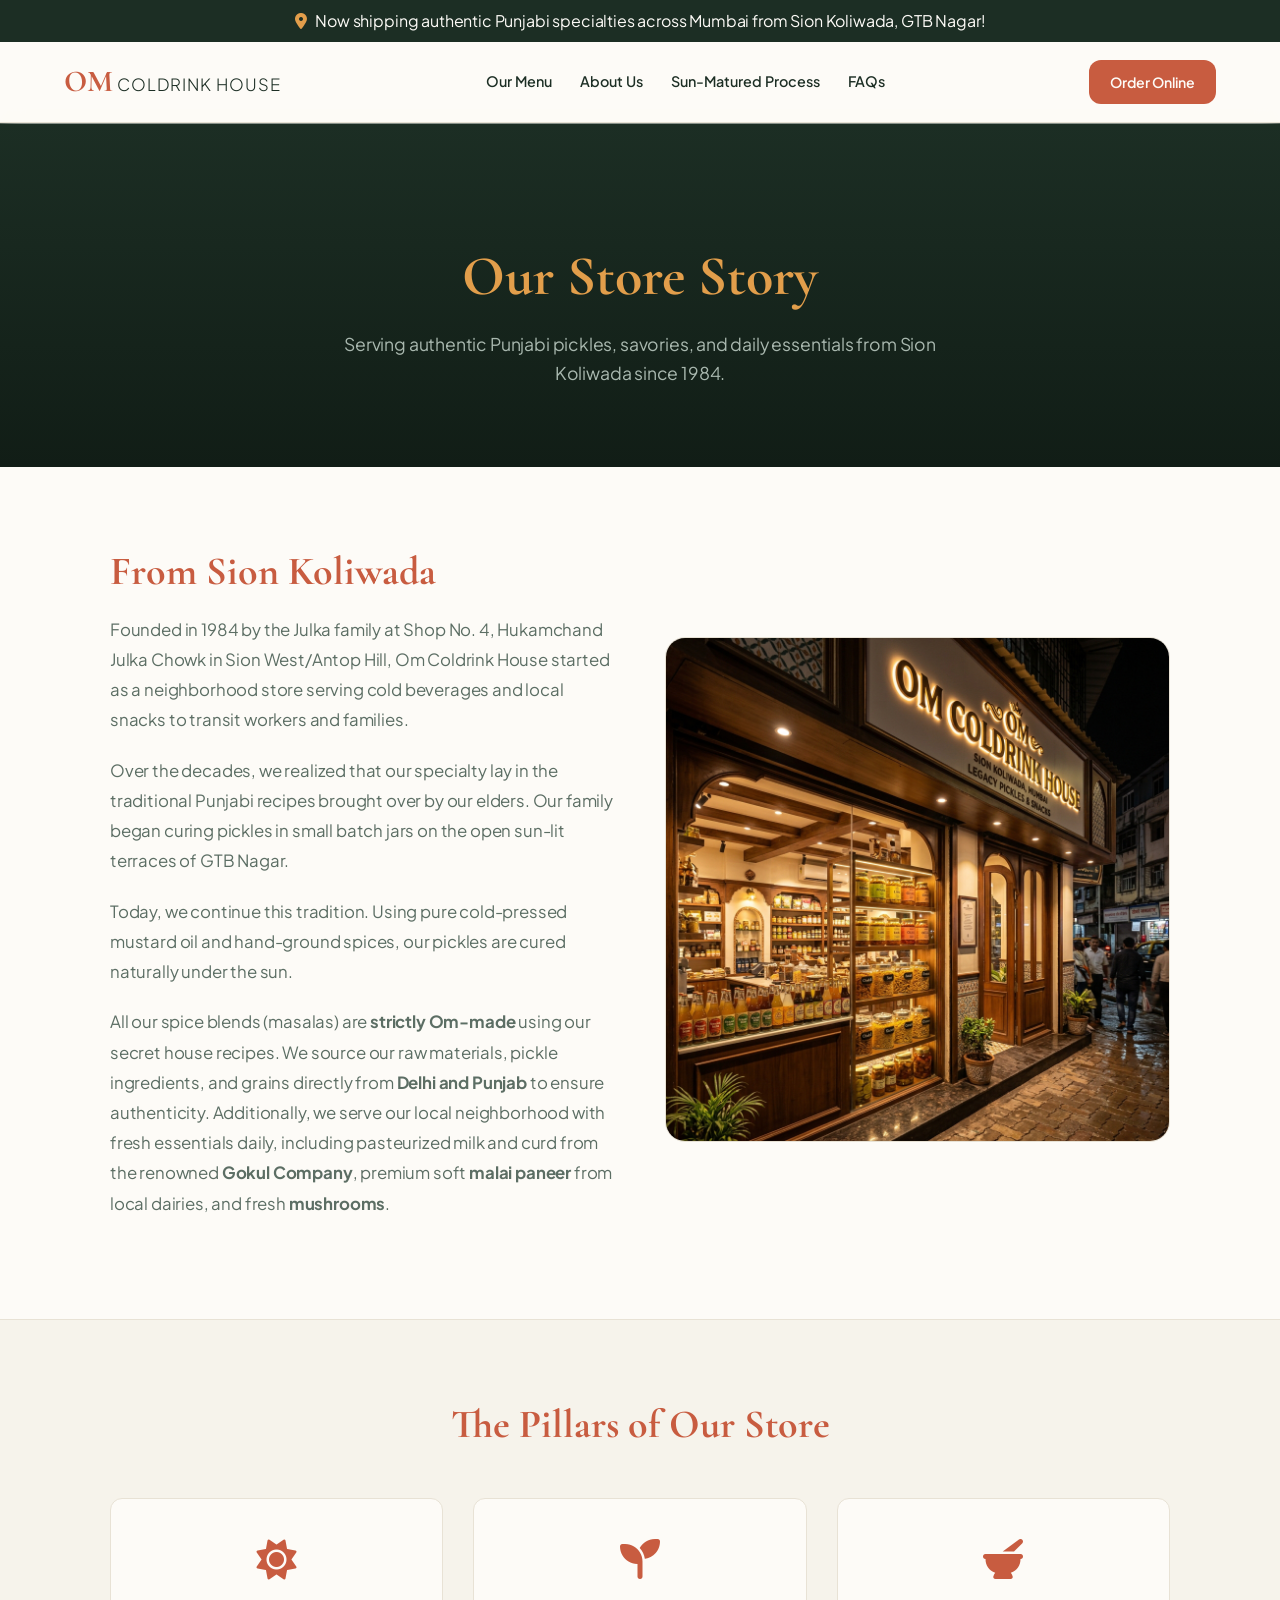
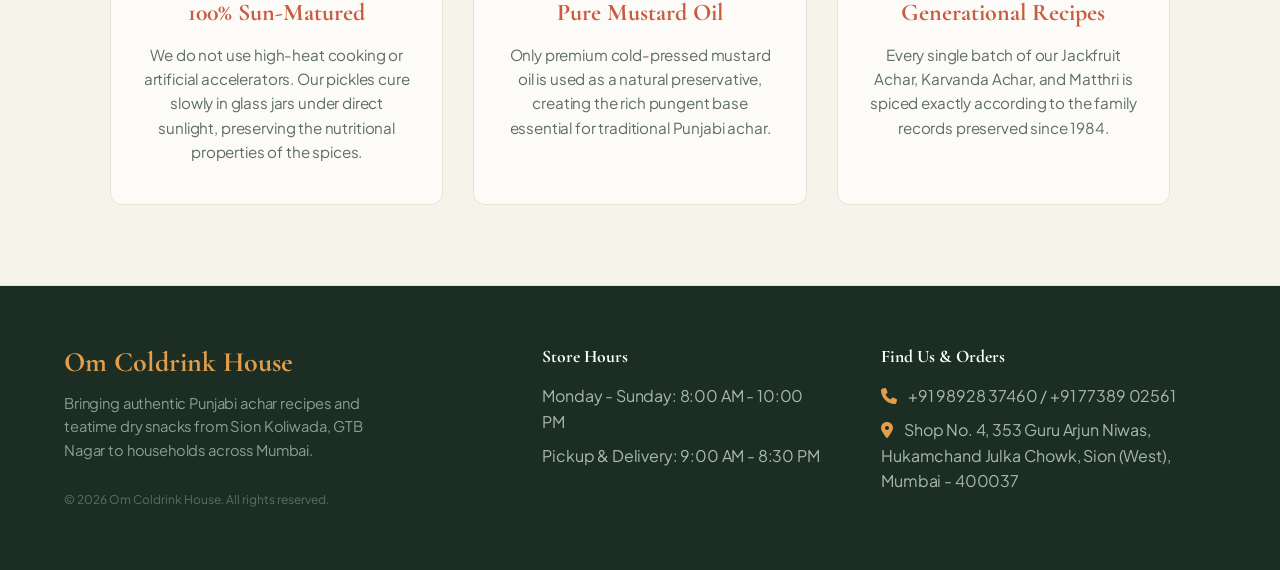
==== commit 26999423: "update copywriting to general store terminology and simplify description text" ====
--- a/about.html
+++ b/about.html
@@ -150,8 +150,8 @@
   <!-- About Hero -->
   <section class="about-hero">
     <div class="container">
-      <h1>Our Heritage & Story</h1>
-      <p>Preserving generational culinary traditions and curing pickles under the sun of Sion Koliwada since 1984.</p>
+      <h1>Our Store Story</h1>
+      <p>Serving authentic Punjabi pickles, savories, and daily essentials from Sion Koliwada since 1984.</p>
     </div>
   </section>
 
@@ -159,15 +159,15 @@
   <section class="story-section">
     <div class="story-grid">
       <div class="story-text">
-        <h2>From Sion Koliwada, With Love</h2>
+        <h2>From Sion Koliwada</h2>
         <p>
           Founded in 1984 by the Julka family at Shop No. 4, Hukamchand Julka Chowk in Sion West/Antop Hill, Om Coldrink House started as a neighborhood store serving cold beverages and local snacks to transit workers and families.
         </p>
         <p>
-          Over the decades, we realized that the true heart of our kitchen lay in the traditional Punjabi recipes brought over by our elders. Our family began curing pickles in small batch jars on the open sun-lit terraces of GTB Nagar.
-        </p>
-        <p>
-          Today, we are proud to continue this legacy. Using zero artificial preservatives, pure cold-pressed mustard oil, and hand-ground spices, our pickles are cured naturally under solar warmth for weeks to develop their signature deep, sour flavor.
+          Over the decades, we realized that our specialty lay in the traditional Punjabi recipes brought over by our elders. Our family began curing pickles in small batch jars on the open sun-lit terraces of GTB Nagar.
+        </p>
+        <p>
+          Today, we continue this tradition. Using pure cold-pressed mustard oil and hand-ground spices, our pickles are cured naturally under the sun.
         </p>
         <p>
           All our spice blends (masalas) are <strong>strictly Om-made</strong> using our secret house recipes. We source our raw materials, pickle ingredients, and grains directly from <strong>Delhi and Punjab</strong> to ensure authenticity. Additionally, we serve our local neighborhood with fresh essentials daily, including pasteurized milk and curd from the renowned <strong>Gokul Company</strong>, premium soft <strong>malai paneer</strong> from local dairies, and fresh <strong>mushrooms</strong>.
@@ -181,7 +181,7 @@
 
   <!-- Heritage Values -->
   <section class="heritage-values">
-    <h2 style="text-align: center; font-family: var(--font-display); font-size: 2.5rem; color: var(--color-brand-primary); margin-bottom: 50px;">The Pillars of Our Kitchen</h2>
+    <h2 style="text-align: center; font-family: var(--font-display); font-size: 2.5rem; color: var(--color-brand-primary); margin-bottom: 50px;">The Pillars of Our Store</h2>
     <div class="values-grid">
       <div class="value-card">
         <i class="fa-solid fa-sun"></i>
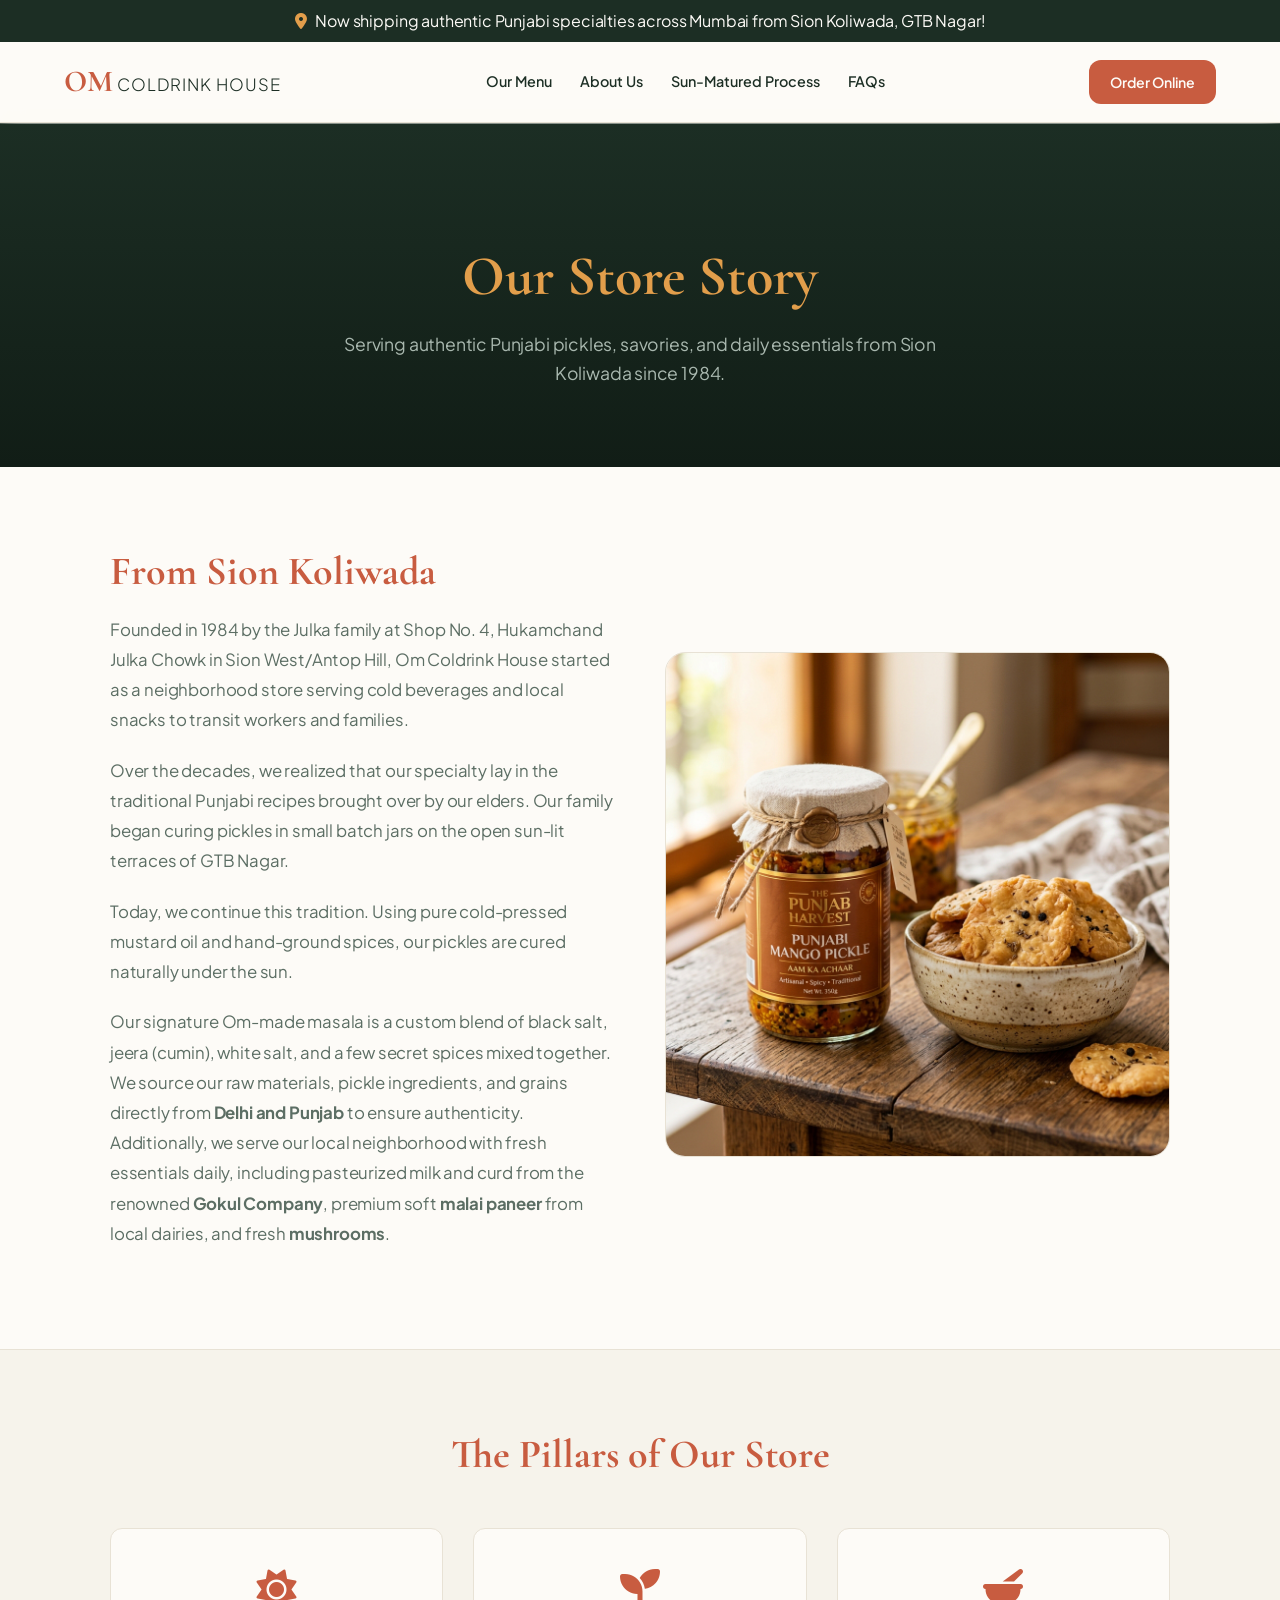
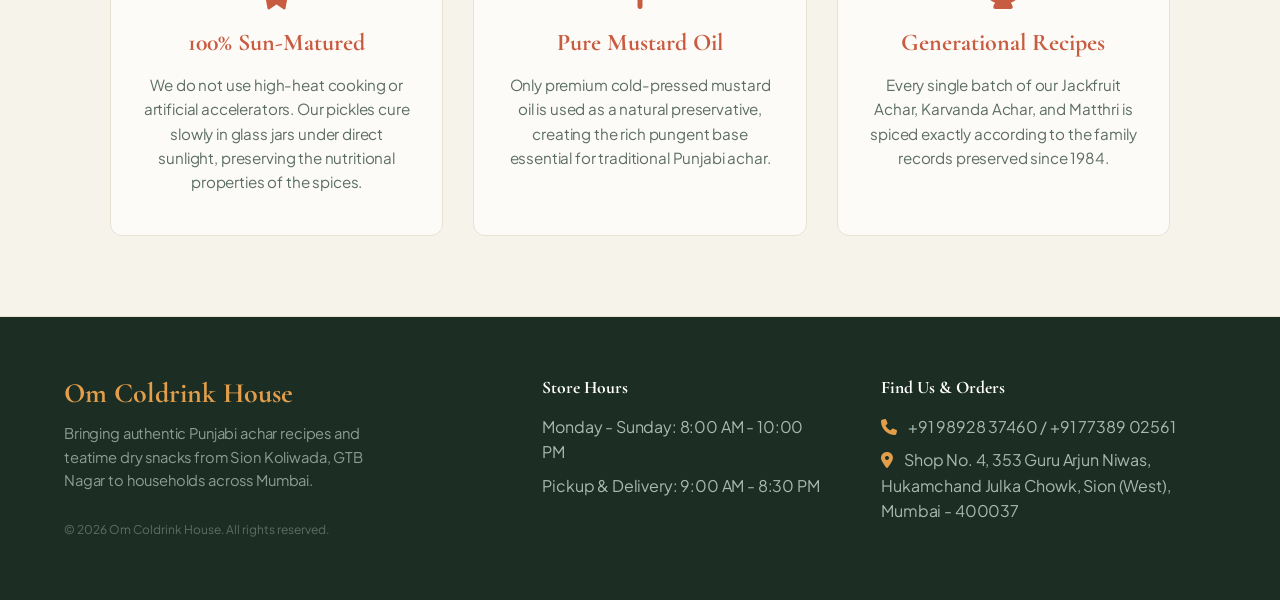
==== commit 409044ab: "update Om-made masala picture to match actual ingredients" ====
--- a/about.html
+++ b/about.html
@@ -170,7 +170,7 @@
           Today, we continue this tradition. Using pure cold-pressed mustard oil and hand-ground spices, our pickles are cured naturally under the sun.
         </p>
         <p>
-          All our spice blends (masalas) are <strong>strictly Om-made</strong> using our secret house recipes. We source our raw materials, pickle ingredients, and grains directly from <strong>Delhi and Punjab</strong> to ensure authenticity. Additionally, we serve our local neighborhood with fresh essentials daily, including pasteurized milk and curd from the renowned <strong>Gokul Company</strong>, premium soft <strong>malai paneer</strong> from local dairies, and fresh <strong>mushrooms</strong>.
+          Our signature Om-made masala is a custom blend of black salt, jeera (cumin), white salt, and a few secret spices mixed together. We source our raw materials, pickle ingredients, and grains directly from <strong>Delhi and Punjab</strong> to ensure authenticity. Additionally, we serve our local neighborhood with fresh essentials daily, including pasteurized milk and curd from the renowned <strong>Gokul Company</strong>, premium soft <strong>malai paneer</strong> from local dairies, and fresh <strong>mushrooms</strong>.
         </p>
       </div>
       <div class="story-image">
--- a/index.css
+++ b/index.css
@@ -1798,8 +1798,29 @@
     font-size: 2.6rem;
   }
   
+  .header-container {
+    flex-wrap: wrap;
+    gap: 12px;
+    justify-content: space-between;
+  }
+  .brand-logo {
+    order: 1;
+  }
+  .cart-trigger,
+  .header-container a.btn {
+    order: 2;
+  }
   .nav-links {
-    display: none;
+    order: 3;
+    width: 100%;
+    display: flex;
+    justify-content: center;
+    gap: 16px;
+    border-top: 1px solid var(--color-border);
+    padding-top: 10px;
+    overflow-x: auto;
+    white-space: nowrap;
+    -webkit-overflow-scrolling: touch;
   }
   
   .filter-tabs {
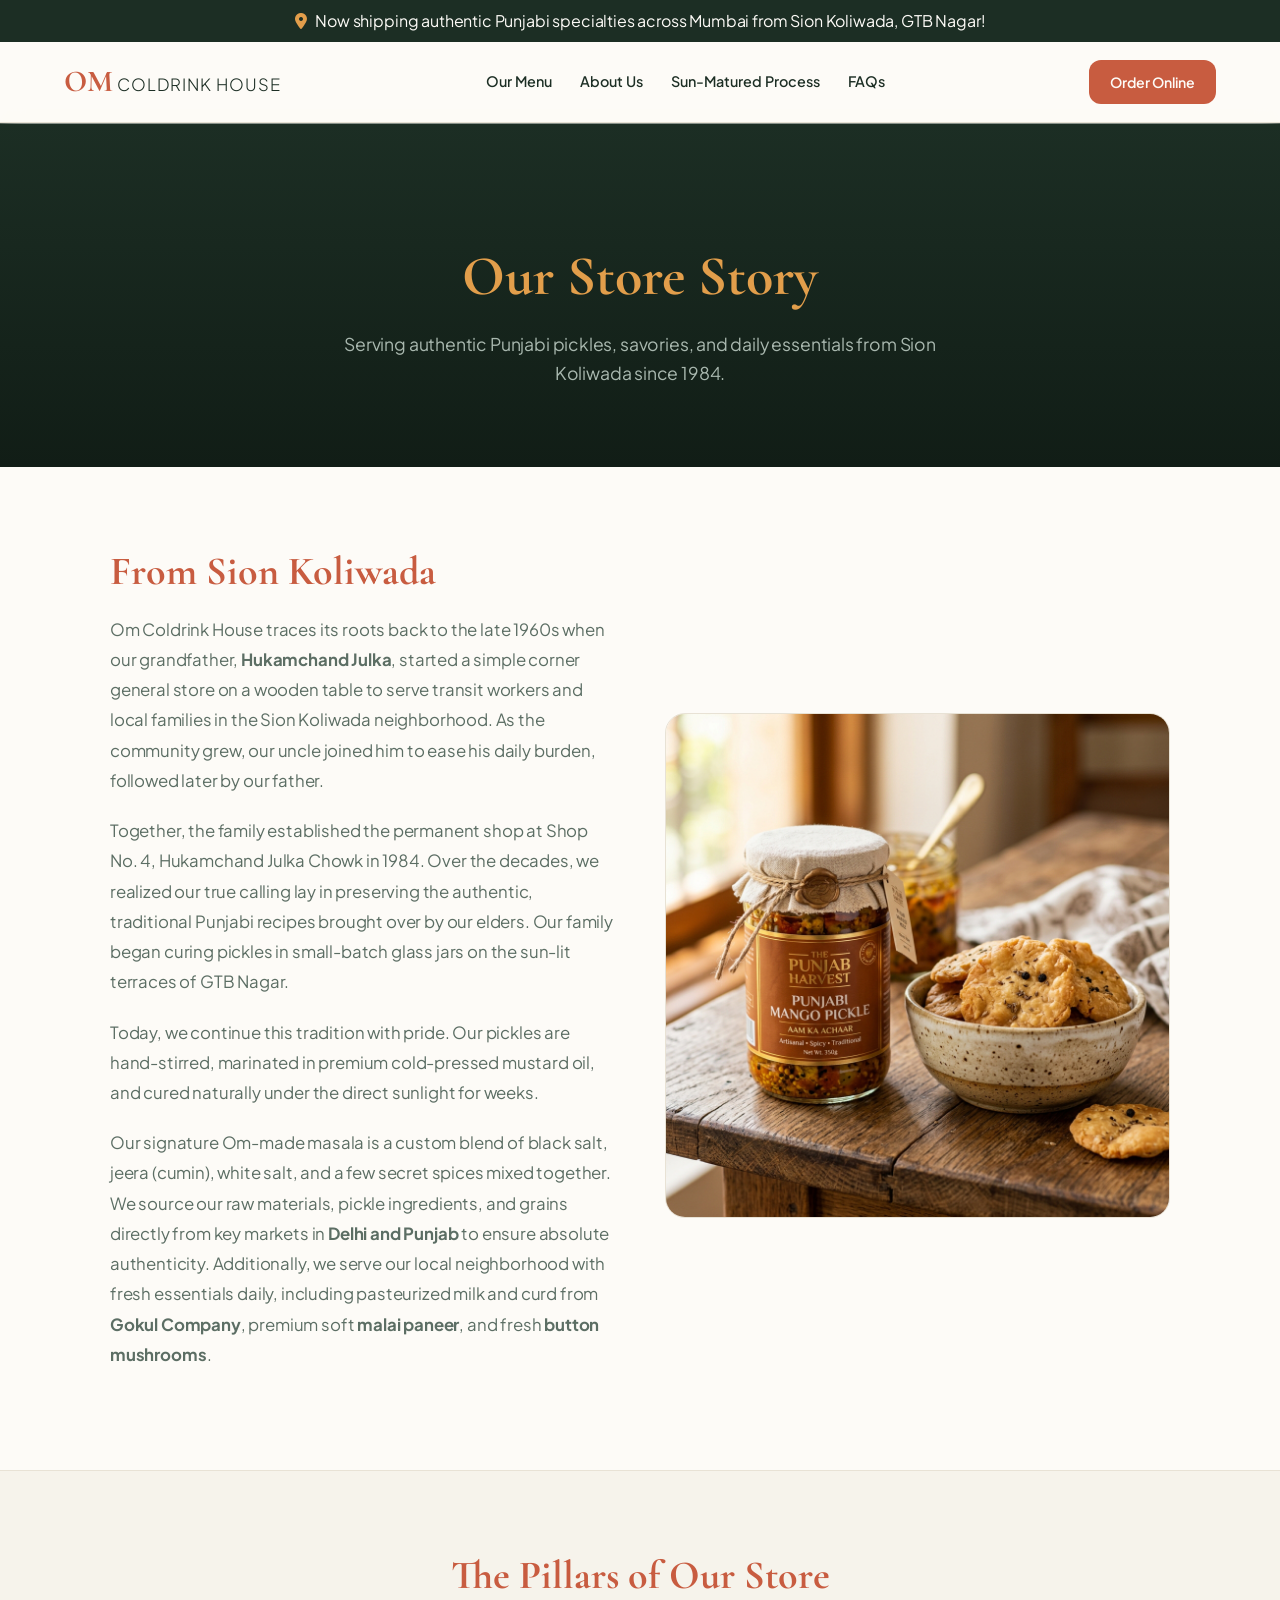
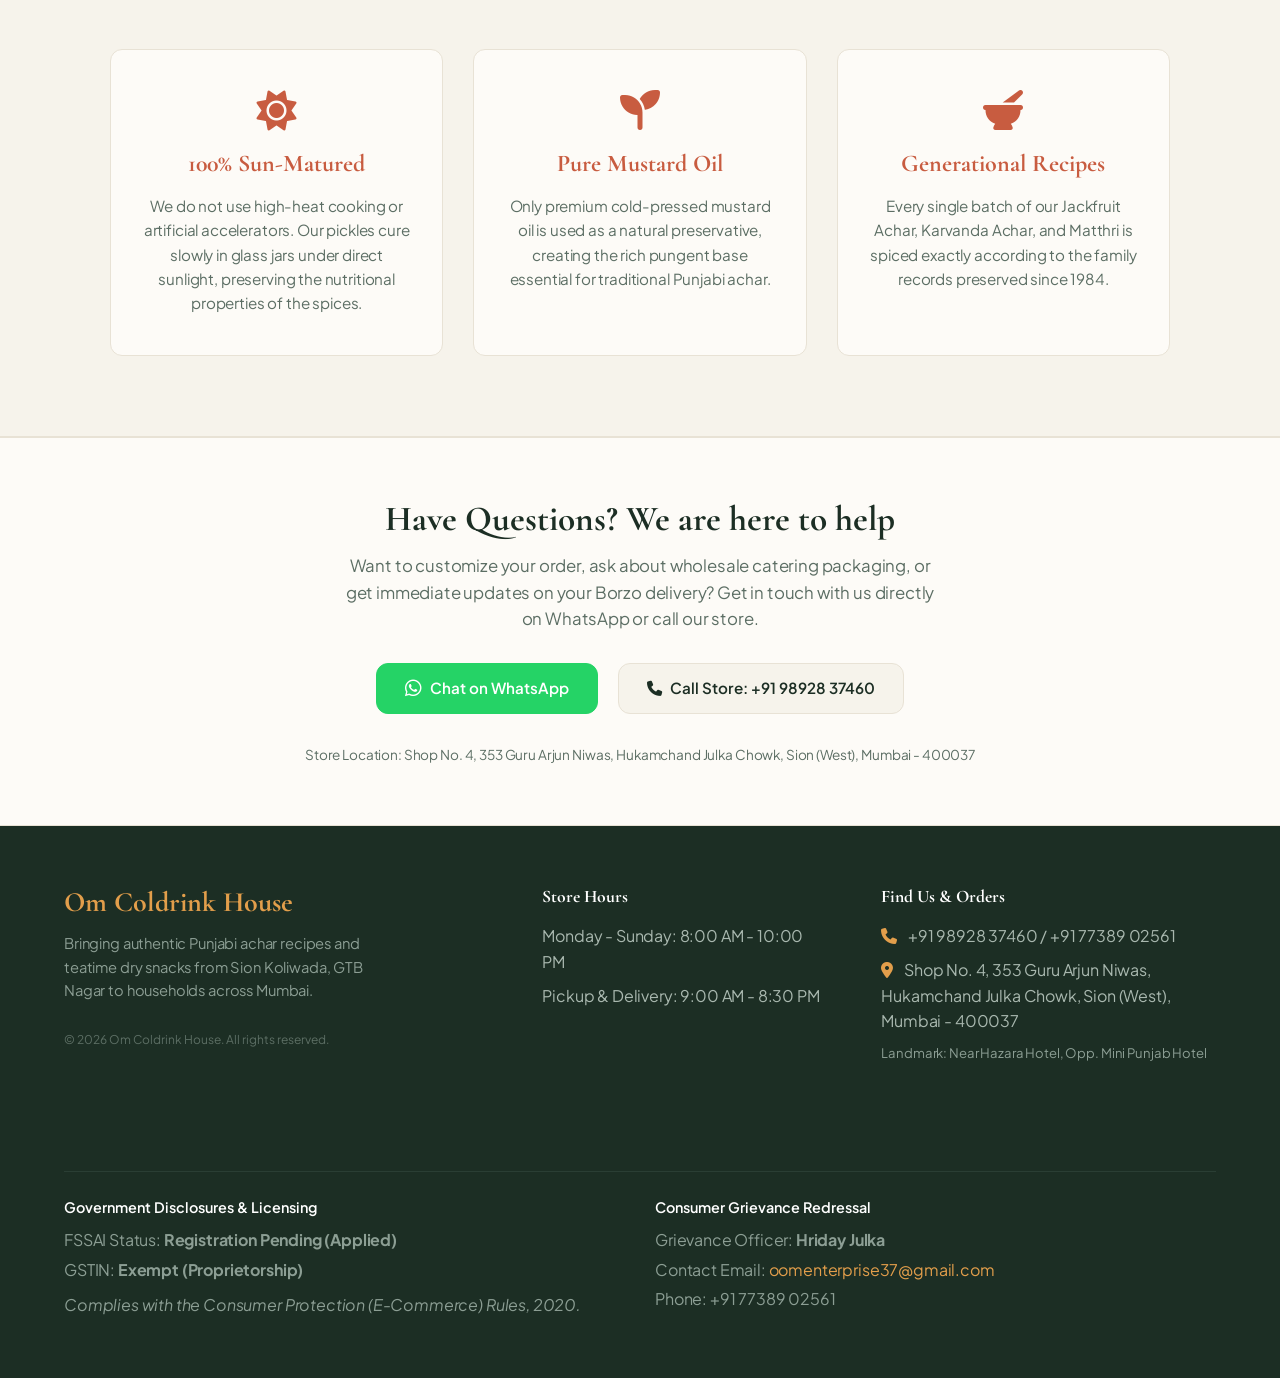
==== commit 66b42f4f: "products page menu contact us" ====
--- a/about.html
+++ b/about.html
@@ -161,16 +161,16 @@
       <div class="story-text">
         <h2>From Sion Koliwada</h2>
         <p>
-          Founded in 1984 by the Julka family at Shop No. 4, Hukamchand Julka Chowk in Sion West/Antop Hill, Om Coldrink House started as a neighborhood store serving cold beverages and local snacks to transit workers and families.
-        </p>
-        <p>
-          Over the decades, we realized that our specialty lay in the traditional Punjabi recipes brought over by our elders. Our family began curing pickles in small batch jars on the open sun-lit terraces of GTB Nagar.
-        </p>
-        <p>
-          Today, we continue this tradition. Using pure cold-pressed mustard oil and hand-ground spices, our pickles are cured naturally under the sun.
-        </p>
-        <p>
-          Our signature Om-made masala is a custom blend of black salt, jeera (cumin), white salt, and a few secret spices mixed together. We source our raw materials, pickle ingredients, and grains directly from <strong>Delhi and Punjab</strong> to ensure authenticity. Additionally, we serve our local neighborhood with fresh essentials daily, including pasteurized milk and curd from the renowned <strong>Gokul Company</strong>, premium soft <strong>malai paneer</strong> from local dairies, and fresh <strong>mushrooms</strong>.
+          Om Coldrink House traces its roots back to the late 1960s when our grandfather, <strong>Hukamchand Julka</strong>, started a simple corner general store on a wooden table to serve transit workers and local families in the Sion Koliwada neighborhood. As the community grew, our uncle joined him to ease his daily burden, followed later by our father.
+        </p>
+        <p>
+          Together, the family established the permanent shop at Shop No. 4, Hukamchand Julka Chowk in 1984. Over the decades, we realized our true calling lay in preserving the authentic, traditional Punjabi recipes brought over by our elders. Our family began curing pickles in small-batch glass jars on the sun-lit terraces of GTB Nagar.
+        </p>
+        <p>
+          Today, we continue this tradition with pride. Our pickles are hand-stirred, marinated in premium cold-pressed mustard oil, and cured naturally under the direct sunlight for weeks.
+        </p>
+        <p>
+          Our signature Om-made masala is a custom blend of black salt, jeera (cumin), white salt, and a few secret spices mixed together. We source our raw materials, pickle ingredients, and grains directly from key markets in <strong>Delhi and Punjab</strong> to ensure absolute authenticity. Additionally, we serve our local neighborhood with fresh essentials daily, including pasteurized milk and curd from <strong>Gokul Company</strong>, premium soft <strong>malai paneer</strong>, and fresh <strong>button mushrooms</strong>.
         </p>
       </div>
       <div class="story-image">
@@ -201,6 +201,27 @@
     </div>
   </section>
 
+  <!-- Interactive Contact Support Section -->
+  <section class="quick-contact-section" style="padding: 60px 0; background-color: var(--color-bg-primary); border-top: 1px solid var(--color-border); border-bottom: 1px solid var(--color-border);">
+    <div style="max-width: 800px; margin: 0 auto; padding: 0 24px; text-align: center;">
+      <h2 style="font-family: var(--font-display); font-size: 2.2rem; color: var(--color-text-primary); margin-bottom: 12px;">Have Questions? We are here to help</h2>
+      <p style="font-size: 1.05rem; color: var(--color-text-muted); max-width: 600px; margin: 0 auto 30px auto; line-height: 1.6;">
+        Want to customize your order, ask about wholesale catering packaging, or get immediate updates on your Borzo delivery? Get in touch with us directly on WhatsApp or call our store.
+      </p>
+      <div style="display: flex; flex-wrap: wrap; justify-content: center; gap: 20px; margin-bottom: 30px;">
+        <a href="https://wa.me/919892837460?text=Hi%20Om%20Coldrink%20House%2C%20I%20have%20a%20question%20about%20my%20order." class="btn btn-primary" target="_blank" rel="noopener noreferrer" style="background-color: #25D366; border-color: #25D366; color: white;">
+          <i class="fa-brands fa-whatsapp" style="margin-right: 8px; font-size: 1.2rem;"></i> Chat on WhatsApp
+        </a>
+        <a href="tel:+919892837460" class="btn btn-secondary">
+          <i class="fa-solid fa-phone" style="margin-right: 8px;"></i> Call Store: +91 98928 37460
+        </a>
+      </div>
+      <p style="font-size: 0.85rem; color: var(--color-text-muted);">
+        Store Location: Shop No. 4, 353 Guru Arjun Niwas, Hukamchand Julka Chowk, Sion (West), Mumbai - 400037
+      </p>
+    </div>
+  </section>
+
   <!-- Footer Section -->
   <footer class="footer">
     <div class="footer-container">
@@ -218,6 +239,25 @@
         <h4>Find Us & Orders</h4>
         <p><i class="fa-solid fa-phone"></i> +91 98928 37460 / +91 77389 02561</p>
         <p><i class="fa-solid fa-location-dot"></i> Shop No. 4, 353 Guru Arjun Niwas, Hukamchand Julka Chowk, Sion (West), Mumbai - 400037</p>
+        <p style="font-size: 0.82rem; color: #8C9E94; margin-top: 4px;">Landmark: Near Hazara Hotel, Opp. Mini Punjab Hotel</p>
+      </div>
+      
+      <!-- Footer Compliance (Moved inside container for alignment) -->
+      <div class="footer-compliance" style="grid-column: span 3; border-top: 1px solid #2A3E34; margin-top: 40px; padding-top: 24px; font-size: 0.8rem; color: #8C9E94; width: 100%;">
+        <div class="footer-compliance-grid">
+          <div>
+            <h5 style="color: var(--color-white); margin-bottom: 8px; font-family: var(--font-sans); font-size: 0.9rem; font-weight: 600;">Government Disclosures & Licensing</h5>
+            <p style="margin-bottom: 4px;">FSSAI Status: <strong>Registration Pending (Applied)</strong></p>
+            <p style="margin-bottom: 4px;">GSTIN: <strong>Exempt (Proprietorship)</strong></p>
+            <p style="margin-top: 10px;"><em>Complies with the Consumer Protection (E-Commerce) Rules, 2020.</em></p>
+          </div>
+          <div>
+            <h5 style="color: var(--color-white); margin-bottom: 8px; font-family: var(--font-sans); font-size: 0.9rem; font-weight: 600;">Consumer Grievance Redressal</h5>
+            <p style="margin-bottom: 4px;">Grievance Officer: <strong>Hriday Julka</strong></p>
+            <p style="margin-bottom: 4px;">Contact Email: <a href="mailto:oomenterprise37@gmail.com" style="color: var(--color-brand-accent); text-decoration: none;">oomenterprise37@gmail.com</a></p>
+            <p>Phone: +91 77389 02561</p>
+          </div>
+        </div>
       </div>
     </div>
   </footer>
--- a/index.css
+++ b/index.css
@@ -2152,6 +2152,170 @@
   }
 }
 
+/* ==========================================================================
+   Spice Explorer Component Styles
+   ========================================================================== */
+.spice-explorer-container {
+  width: 100%;
+  height: 100%;
+  display: flex;
+  flex-direction: column;
+  align-items: center;
+  justify-content: space-between;
+  padding: 30px 15px 15px 15px;
+  position: relative;
+  z-index: 10;
+}
+
+.mortar-pestle-box {
+  display: flex;
+  flex-direction: column;
+  align-items: center;
+  margin-top: 10px;
+  position: relative;
+  transition: var(--transition-smooth);
+}
+
+.mortar-pestle-box.pulse {
+  animation: mortarPulse 0.4s ease;
+}
+
+@keyframes mortarPulse {
+  0% { transform: scale(1); }
+  50% { transform: scale(1.15) rotate(-5deg); }
+  100% { transform: scale(1); }
+}
+
+.mortar-pestle-icon {
+  font-size: 4rem;
+  color: var(--color-brand-primary);
+  margin-bottom: 6px;
+}
+
+.mortar-instruction {
+  font-size: 0.7rem;
+  color: var(--color-text-muted);
+  text-transform: uppercase;
+  letter-spacing: 0.5px;
+  font-weight: 700;
+  text-align: center;
+}
+
+.spices-ring {
+  display: flex;
+  justify-content: center;
+  gap: 10px;
+  margin: 15px 0;
+  flex-wrap: wrap;
+  width: 100%;
+}
+
+.spice-node {
+  width: 38px;
+  height: 38px;
+  border-radius: 50%;
+  border: 1px solid var(--color-border);
+  background-color: var(--color-bg-primary);
+  color: var(--color-text-primary);
+  display: flex;
+  align-items: center;
+  justify-content: center;
+  cursor: pointer;
+  font-size: 1rem;
+  transition: var(--transition-smooth);
+  box-shadow: var(--shadow-sm);
+  padding: 0;
+}
+
+.spice-node:hover {
+  transform: translateY(-2px) scale(1.1);
+  border-color: var(--color-brand-primary);
+}
+
+.spice-node.active {
+  background-color: var(--color-brand-primary);
+  color: var(--color-bg-primary);
+  border-color: var(--color-brand-primary);
+  box-shadow: 0 0 10px rgba(200, 92, 64, 0.3);
+}
+
+/* Spice nodes specific colors when active/hovered */
+.spice-node[data-spice="1"] { color: #d4a373; }
+.spice-node[data-spice="2"] { color: #8e9aaf; }
+.spice-node[data-spice="3"] { color: #8c9e94; }
+.spice-node[data-spice="4"] { color: #f1c232; }
+.spice-node[data-spice="5"] { color: #cc0000; }
+.spice-node[data-spice="6"] { color: #e06666; }
+
+.spice-node[data-spice="1"].active { color: white; background-color: #d4a373; }
+.spice-node[data-spice="2"].active { color: white; background-color: #8e9aaf; }
+.spice-node[data-spice="3"].active { color: #333333; background-color: #e9ecef; }
+.spice-node[data-spice="4"].active { color: #333333; background-color: #f1c232; }
+.spice-node[data-spice="5"].active { color: white; background-color: #cc0000; }
+.spice-node[data-spice="6"].active { color: white; background-color: #e06666; }
+
+.spice-info-card {
+  width: 100%;
+  background-color: rgba(253, 251, 247, 0.95);
+  border: 1px dashed var(--color-border);
+  border-radius: var(--radius-sm);
+  padding: 12px;
+  font-size: 0.8rem;
+  text-align: center;
+  transition: var(--transition-smooth);
+}
+
+.spice-info-card h4 {
+  font-size: 0.85rem;
+  color: var(--color-brand-primary);
+  margin-bottom: 4px;
+  font-weight: 700;
+  font-family: var(--font-sans);
+}
+
+.spice-info-card p {
+  color: var(--color-text-muted);
+  line-height: 1.4;
+  margin-bottom: 8px;
+  font-size: 0.78rem;
+}
+
+.spice-products-list {
+  display: flex;
+  flex-direction: column;
+  gap: 6px;
+  align-items: center;
+  margin-top: 6px;
+}
+
+.spice-product-tag {
+  display: inline-flex;
+  align-items: center;
+  justify-content: space-between;
+  width: 100%;
+  max-width: 220px;
+  background-color: var(--color-bg-secondary);
+  border: 1px solid var(--color-border);
+  padding: 4px 10px;
+  border-radius: 4px;
+  font-size: 0.75rem;
+  font-weight: 600;
+  text-decoration: none;
+  color: var(--color-text-primary);
+  transition: var(--transition-smooth);
+}
+
+.spice-product-tag:hover {
+  border-color: var(--color-brand-primary);
+  background-color: var(--color-white);
+  transform: translateX(2px);
+}
+
+.spice-product-tag i {
+  color: var(--color-brand-primary);
+  font-size: 0.7rem;
+}
+
 /* Footer Compliance Grid */
 .footer-compliance-grid {
   display: grid;
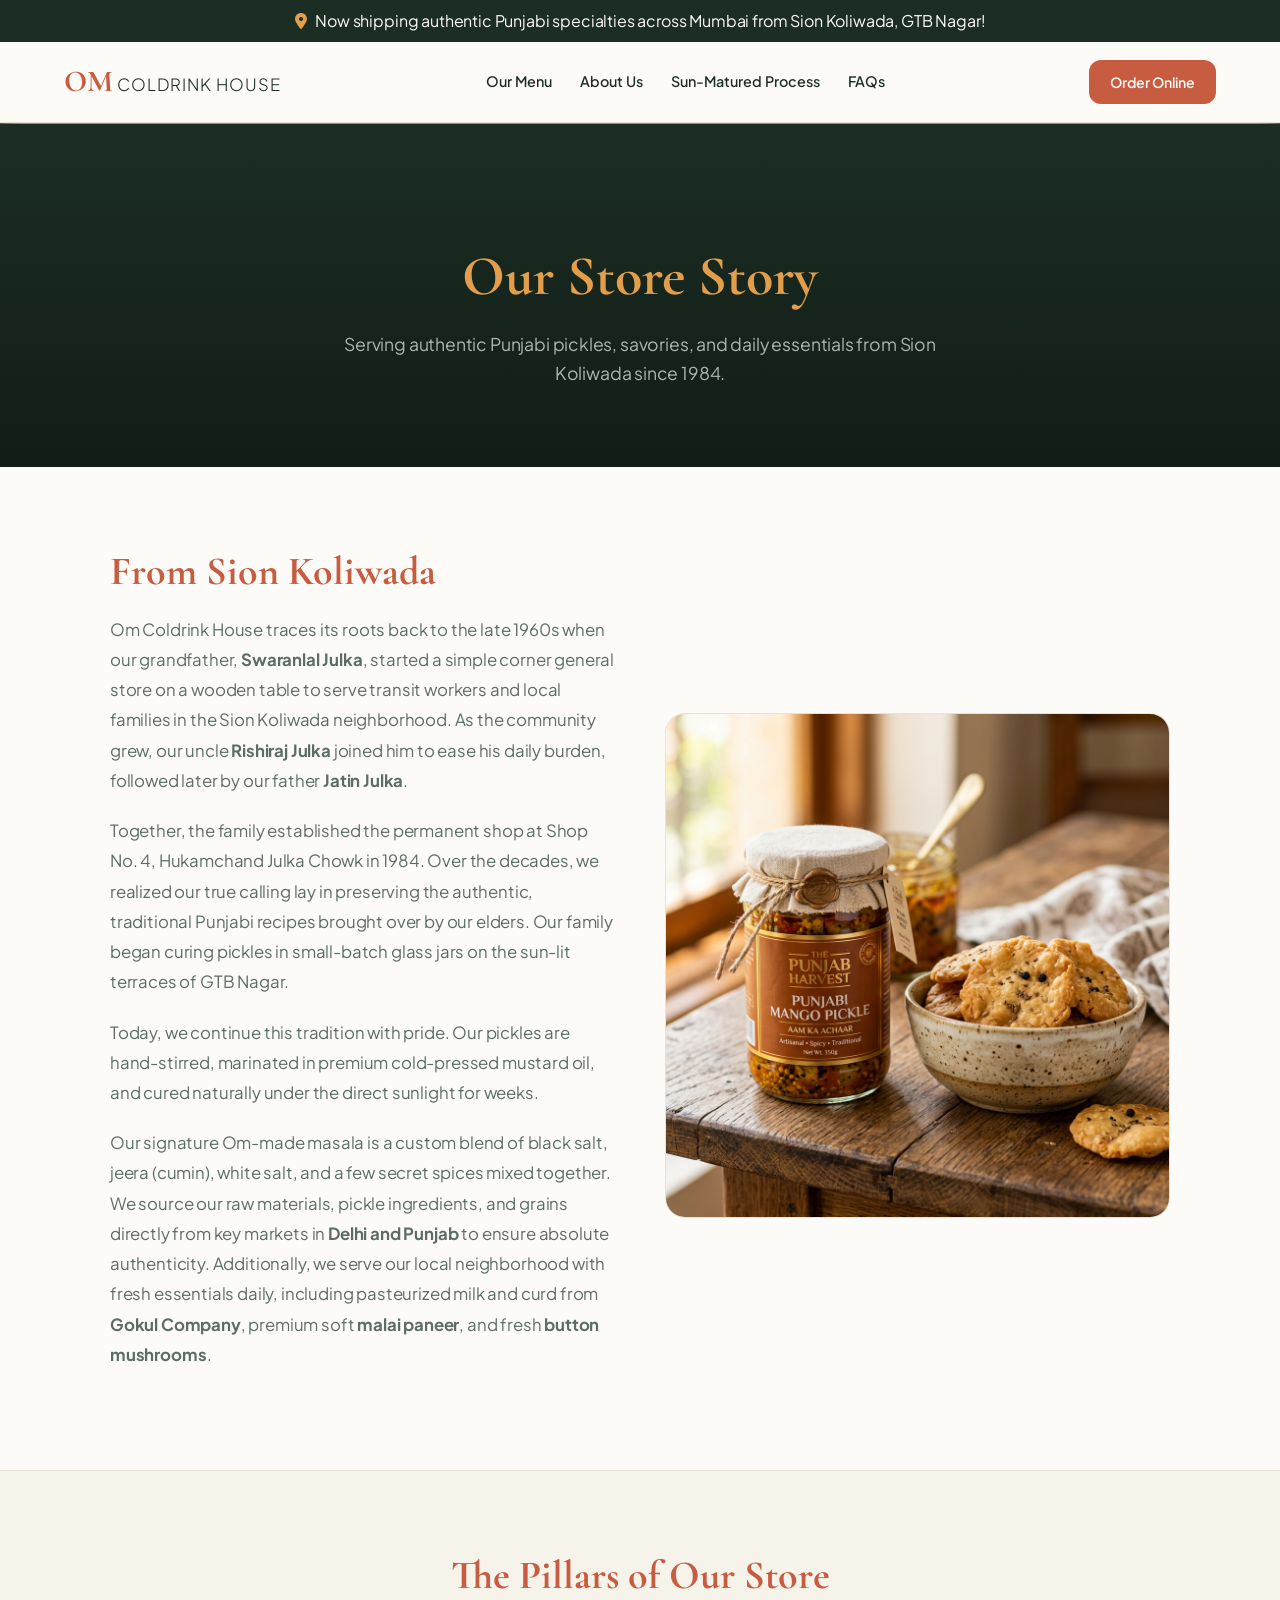
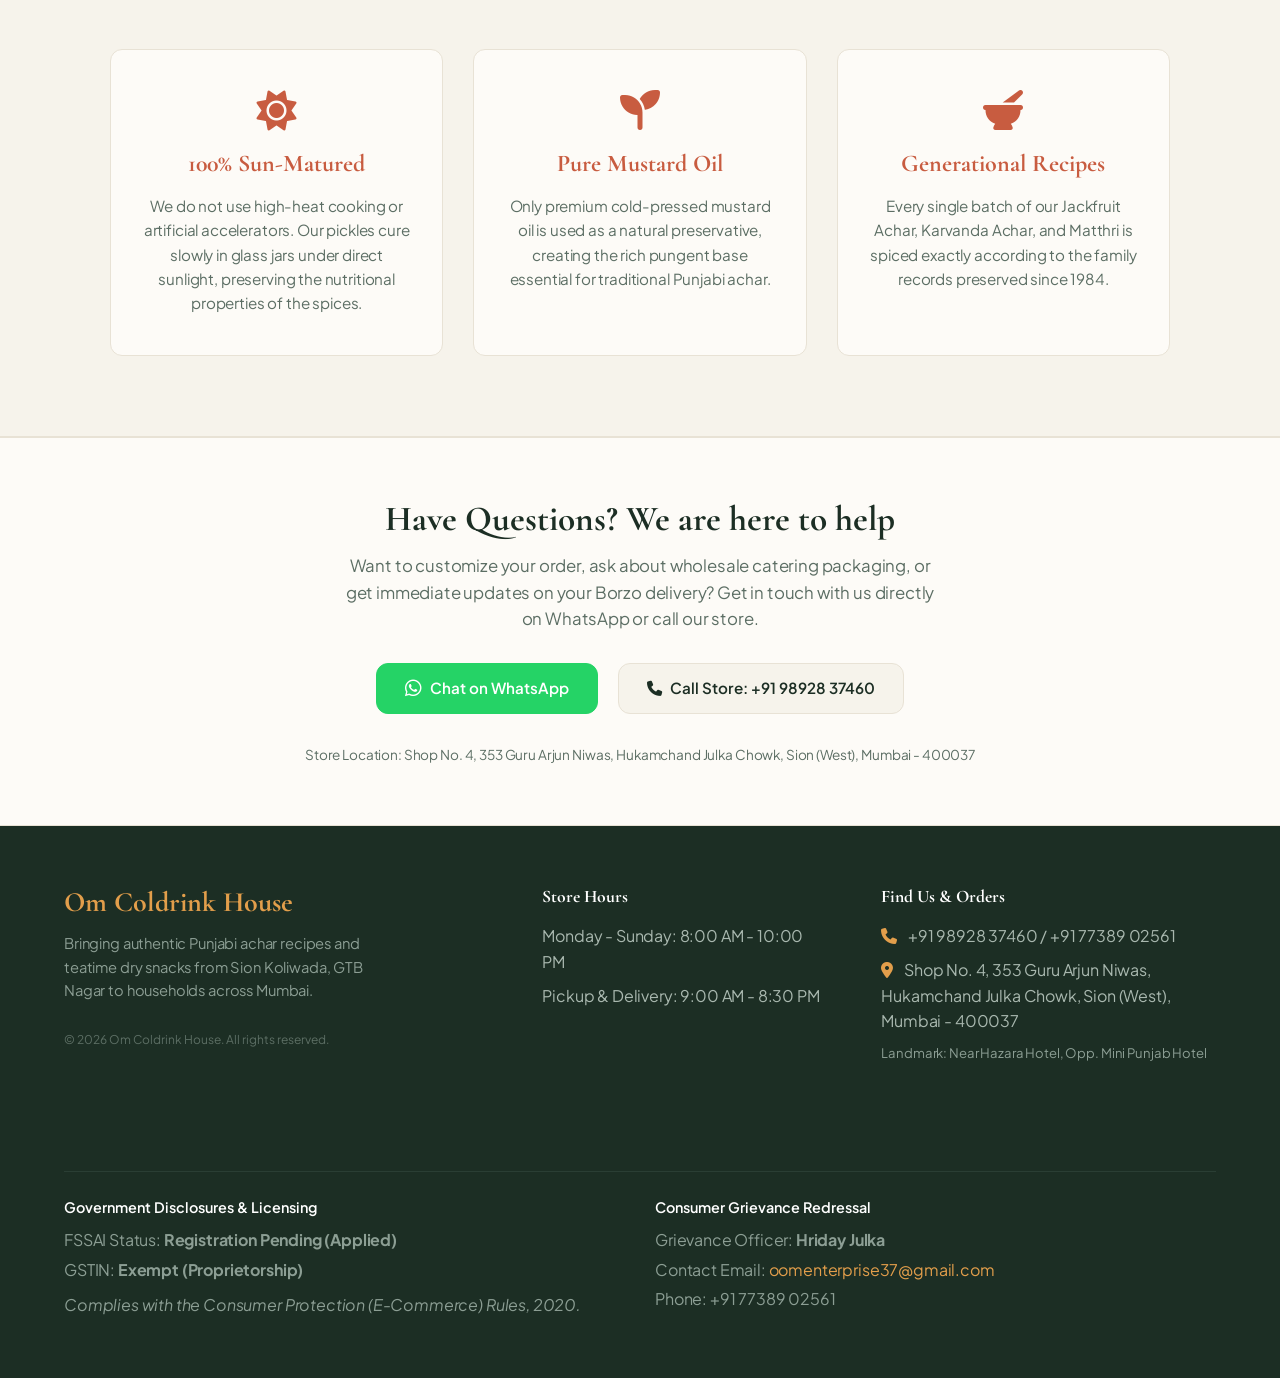
==== commit 79cbc347: "update grandpa, uncle, and father names" ====
--- a/about.html
+++ b/about.html
@@ -161,7 +161,7 @@
       <div class="story-text">
         <h2>From Sion Koliwada</h2>
         <p>
-          Om Coldrink House traces its roots back to the late 1960s when our grandfather, <strong>Hukamchand Julka</strong>, started a simple corner general store on a wooden table to serve transit workers and local families in the Sion Koliwada neighborhood. As the community grew, our uncle joined him to ease his daily burden, followed later by our father.
+          Om Coldrink House traces its roots back to the late 1960s when our grandfather, <strong>Swaranlal Julka</strong>, started a simple corner general store on a wooden table to serve transit workers and local families in the Sion Koliwada neighborhood. As the community grew, our uncle <strong>Rishiraj Julka</strong> joined him to ease his daily burden, followed later by our father <strong>Jatin Julka</strong>.
         </p>
         <p>
           Together, the family established the permanent shop at Shop No. 4, Hukamchand Julka Chowk in 1984. Over the decades, we realized our true calling lay in preserving the authentic, traditional Punjabi recipes brought over by our elders. Our family began curing pickles in small-batch glass jars on the sun-lit terraces of GTB Nagar.
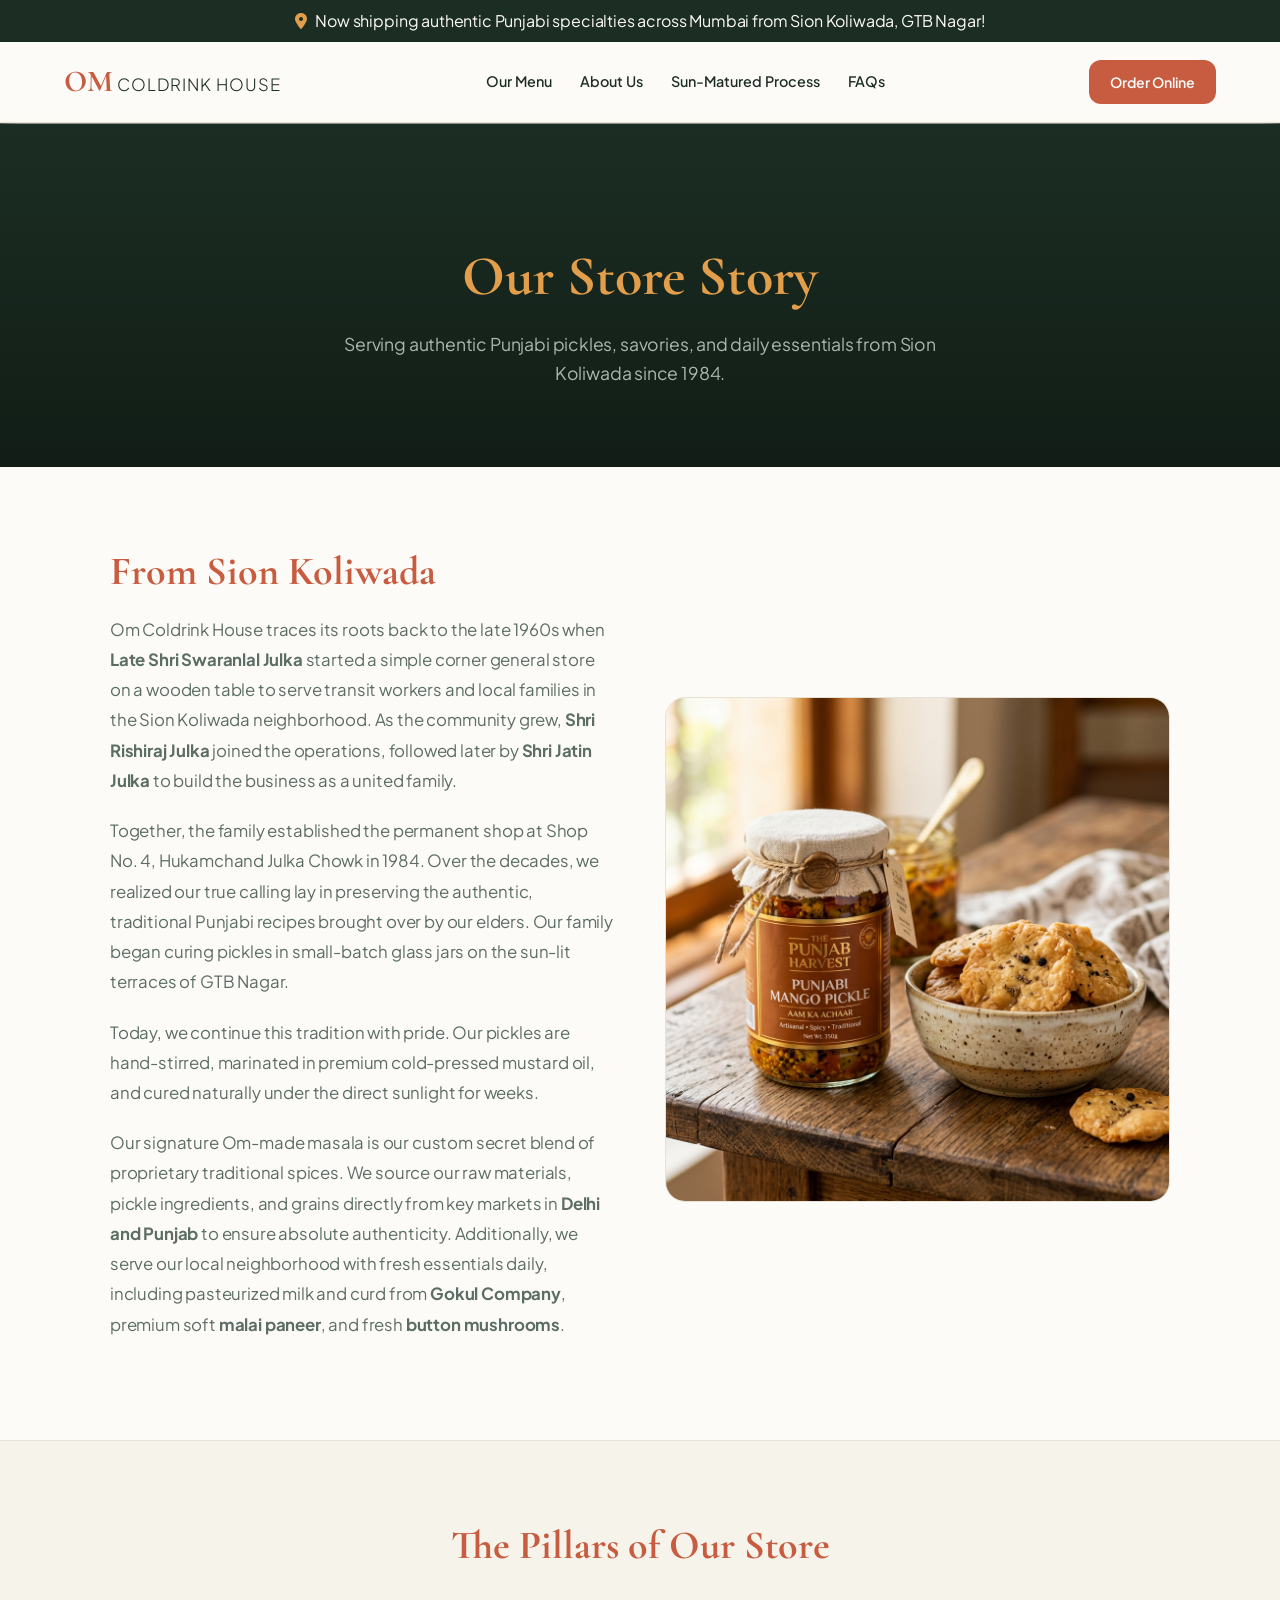
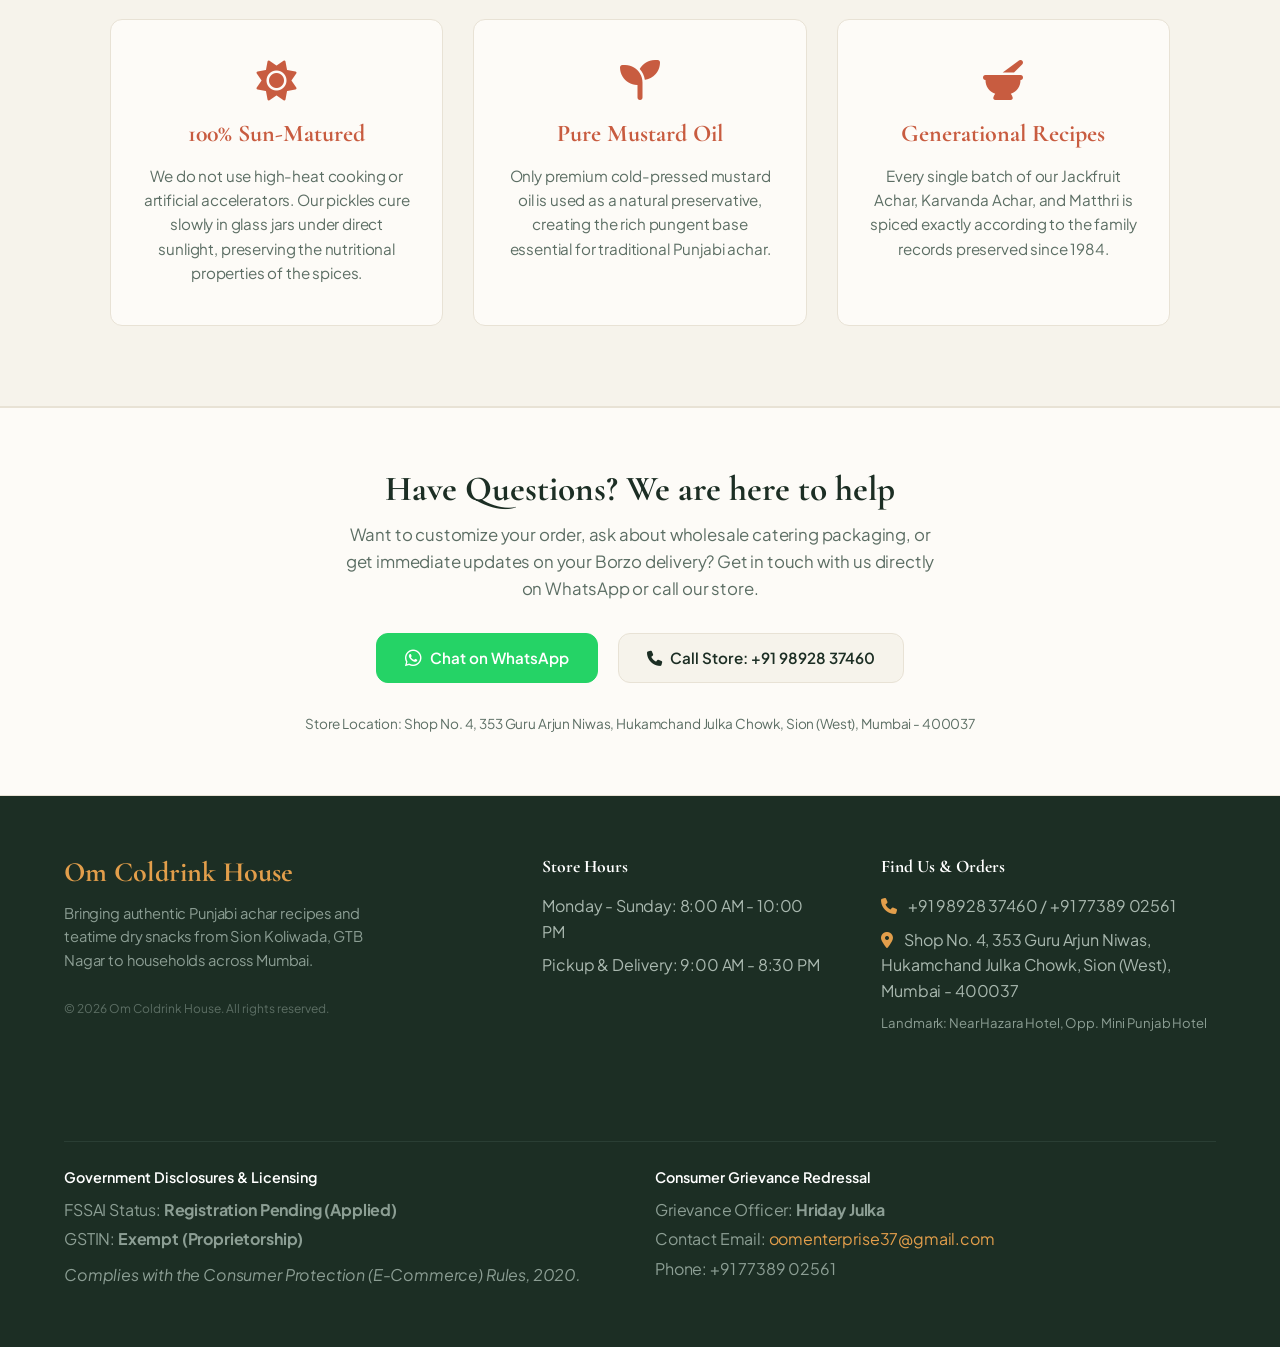
==== commit 077a1b00: "chore: replace specific spice names with proprietary secret blend" ====
--- a/about.html
+++ b/about.html
@@ -161,7 +161,7 @@
       <div class="story-text">
         <h2>From Sion Koliwada</h2>
         <p>
-          Om Coldrink House traces its roots back to the late 1960s when our grandfather, <strong>Swaranlal Julka</strong>, started a simple corner general store on a wooden table to serve transit workers and local families in the Sion Koliwada neighborhood. As the community grew, our uncle <strong>Rishiraj Julka</strong> joined him to ease his daily burden, followed later by our father <strong>Jatin Julka</strong>.
+          Om Coldrink House traces its roots back to the late 1960s when <strong>Late Shri Swaranlal Julka</strong> started a simple corner general store on a wooden table to serve transit workers and local families in the Sion Koliwada neighborhood. As the community grew, <strong>Shri Rishiraj Julka</strong> joined the operations, followed later by <strong>Shri Jatin Julka</strong> to build the business as a united family.
         </p>
         <p>
           Together, the family established the permanent shop at Shop No. 4, Hukamchand Julka Chowk in 1984. Over the decades, we realized our true calling lay in preserving the authentic, traditional Punjabi recipes brought over by our elders. Our family began curing pickles in small-batch glass jars on the sun-lit terraces of GTB Nagar.
@@ -170,7 +170,7 @@
           Today, we continue this tradition with pride. Our pickles are hand-stirred, marinated in premium cold-pressed mustard oil, and cured naturally under the direct sunlight for weeks.
         </p>
         <p>
-          Our signature Om-made masala is a custom blend of black salt, jeera (cumin), white salt, and a few secret spices mixed together. We source our raw materials, pickle ingredients, and grains directly from key markets in <strong>Delhi and Punjab</strong> to ensure absolute authenticity. Additionally, we serve our local neighborhood with fresh essentials daily, including pasteurized milk and curd from <strong>Gokul Company</strong>, premium soft <strong>malai paneer</strong>, and fresh <strong>button mushrooms</strong>.
+          Our signature Om-made masala is our custom secret blend of proprietary traditional spices. We source our raw materials, pickle ingredients, and grains directly from key markets in <strong>Delhi and Punjab</strong> to ensure absolute authenticity. Additionally, we serve our local neighborhood with fresh essentials daily, including pasteurized milk and curd from <strong>Gokul Company</strong>, premium soft <strong>malai paneer</strong>, and fresh <strong>button mushrooms</strong>.
         </p>
       </div>
       <div class="story-image">
--- a/index.css
+++ b/index.css
@@ -2153,167 +2153,263 @@
 }
 
 /* ==========================================================================
-   Spice Explorer Component Styles
+   Interactive Coldrink Bottle Opener (Scroll-Activated)
    ========================================================================== */
-.spice-explorer-container {
+.bottle-opener-widget {
+  width: 100%;
+  display: flex;
+  flex-direction: column;
+  align-items: center;
+  justify-content: center;
+  padding: 30px 20px 20px 20px;
+  position: relative;
+  background-color: var(--color-bg-secondary);
+  border-radius: var(--radius-lg);
+  border: 1px solid var(--color-border);
+  box-shadow: var(--shadow-warm);
+  overflow: hidden;
+  z-index: 10;
+}
+
+.bottle-scene {
+  position: relative;
+  width: 240px;
+  height: 280px;
+  margin-bottom: 15px;
+}
+
+/* Glass Bottle Structure */
+.bottle-neck-container {
+  position: absolute;
+  bottom: 0;
+  left: 50%;
+  transform: translateX(-50%);
+  display: flex;
+  flex-direction: column;
+  align-items: center;
+  width: 100px;
+}
+
+.bottle-rim {
+  width: 32px;
+  height: 12px;
+  background: linear-gradient(90deg, #6c8a7b, #455a4f); /* Teal glass */
+  border-radius: 6px;
+  border-bottom: 2px solid rgba(255, 255, 255, 0.2);
+  box-shadow: inset 0 2px 3px rgba(255,255,255,0.4);
+}
+
+.bottle-neck-top {
+  width: 24px;
+  height: 60px;
+  background: linear-gradient(90deg, #4d6659, #314239); /* Dark green glass */
+  border-left: 2px solid rgba(255, 255, 255, 0.1);
+  border-right: 2px solid rgba(0,0,0,0.3);
+  box-shadow: inset 3px 0 5px rgba(255,255,255,0.15);
+}
+
+.bottle-shoulder {
+  width: 76px;
+  height: 90px;
+  background: linear-gradient(90deg, #4d6659, #314239);
+  border-radius: 38px 38px 0 0;
+  border-left: 2.5px solid rgba(255, 255, 255, 0.12);
+  border-right: 2.5px solid rgba(0,0,0,0.35);
+  display: flex;
+  align-items: center;
+  justify-content: center;
+  position: relative;
+  overflow: hidden;
+  box-shadow: inset 5px 5px 12px rgba(255,255,255,0.15);
+}
+
+.bottle-liquid {
+  position: absolute;
+  bottom: 0;
+  left: 0;
+  width: 100%;
+  height: 80%;
+  background: linear-gradient(90deg, #8b4513, #5c2c0e); /* Amber Cola/Sarsaparilla liquid */
+  opacity: 0.85;
+}
+
+.bottle-label {
+  position: absolute;
+  top: 30%;
+  left: 50%;
+  transform: translate(-50%, -50%);
+  background-color: var(--color-brand-primary);
+  color: var(--color-bg-primary);
+  padding: 2px 8px;
+  font-family: var(--font-display);
+  font-size: 1.1rem;
+  font-weight: 700;
+  border-radius: 3px;
+  box-shadow: var(--shadow-sm);
+  z-index: 2;
+  border: 1px solid rgba(255,255,255,0.25);
+  letter-spacing: 1px;
+}
+
+/* Bottle Crown Cap */
+.bottle-cap {
+  position: absolute;
+  top: 110px; /* Aligned right above bottle-neck-top + bottle-rim */
+  left: 50%;
+  transform: translateX(-50%);
+  width: 36px;
+  height: 14px;
+  background: linear-gradient(135deg, #e5c158, #b8860b); /* Gold brass */
+  border-radius: 4px 4px 0 0;
+  border: 1px solid rgba(255,255,255,0.2);
+  z-index: 5;
+  box-shadow: 0 2px 4px rgba(0,0,0,0.25);
+  display: flex;
+  justify-content: space-around;
+  padding: 0 2px;
+  transform-origin: center bottom;
+  transition: transform 0.05s ease-out;
+}
+
+.cap-ridge {
+  width: 3px;
+  height: 100%;
+  background-color: rgba(0, 0, 0, 0.15);
+  border-radius: 1px;
+}
+
+/* Metal Opener Tool */
+.bottle-opener {
+  position: absolute;
+  top: 30px;
+  left: 50%;
+  width: 80px;
+  height: 24px;
+  background: linear-gradient(180deg, #b0b0b0, #7a7a7a); /* Steel finish */
+  border: 1px solid #666;
+  border-radius: 4px;
+  transform-origin: 70px 18px; /* Latch point alignment */
+  z-index: 6;
+  box-shadow: 0 4px 8px rgba(0,0,0,0.15);
+  display: flex;
+  align-items: center;
+  justify-content: flex-start;
+  padding-left: 6px;
+}
+
+.opener-handle {
+  width: 45px;
+  height: 14px;
+  background: linear-gradient(180deg, #d3d3d3, #a9a9a9);
+  border-radius: 3px;
+  border: 1px solid rgba(0,0,0,0.1);
+}
+
+.opener-head {
+  width: 24px;
+  height: 22px;
+  border-radius: 4px;
+  background-color: transparent;
+  border: 4.5px solid #888; /* Metal loop */
+  margin-left: auto;
+  margin-right: 2px;
+  position: relative;
+}
+
+.opener-hole {
   width: 100%;
   height: 100%;
-  display: flex;
-  flex-direction: column;
-  align-items: center;
-  justify-content: space-between;
-  padding: 30px 15px 15px 15px;
-  position: relative;
-  z-index: 10;
-}
-
-.mortar-pestle-box {
-  display: flex;
-  flex-direction: column;
-  align-items: center;
-  margin-top: 10px;
-  position: relative;
-  transition: var(--transition-smooth);
-}
-
-.mortar-pestle-box.pulse {
-  animation: mortarPulse 0.4s ease;
-}
-
-@keyframes mortarPulse {
-  0% { transform: scale(1); }
-  50% { transform: scale(1.15) rotate(-5deg); }
-  100% { transform: scale(1); }
-}
-
-.mortar-pestle-icon {
-  font-size: 4rem;
-  color: var(--color-brand-primary);
-  margin-bottom: 6px;
-}
-
-.mortar-instruction {
-  font-size: 0.7rem;
-  color: var(--color-text-muted);
-  text-transform: uppercase;
-  letter-spacing: 0.5px;
-  font-weight: 700;
-  text-align: center;
-}
-
-.spices-ring {
-  display: flex;
+  background-color: transparent;
+}
+
+/* Gas Bubble Fizz Spray */
+.bottle-fizz {
+  position: absolute;
+  top: 108px;
+  left: 50%;
+  transform: translateX(-50%);
+  width: 30px;
+  height: 60px;
+  z-index: 4;
+  display: none;
   justify-content: center;
-  gap: 10px;
-  margin: 15px 0;
-  flex-wrap: wrap;
-  width: 100%;
-}
-
-.spice-node {
-  width: 38px;
-  height: 38px;
+  pointer-events: none;
+}
+
+.bubble {
+  position: absolute;
+  bottom: 0;
+  width: 6px;
+  height: 6px;
+  background-color: rgba(255, 255, 255, 0.7);
   border-radius: 50%;
-  border: 1px solid var(--color-border);
-  background-color: var(--color-bg-primary);
-  color: var(--color-text-primary);
-  display: flex;
-  align-items: center;
-  justify-content: center;
-  cursor: pointer;
-  font-size: 1rem;
-  transition: var(--transition-smooth);
-  box-shadow: var(--shadow-sm);
-  padding: 0;
-}
-
-.spice-node:hover {
-  transform: translateY(-2px) scale(1.1);
-  border-color: var(--color-brand-primary);
-}
-
-.spice-node.active {
-  background-color: var(--color-brand-primary);
-  color: var(--color-bg-primary);
-  border-color: var(--color-brand-primary);
-  box-shadow: 0 0 10px rgba(200, 92, 64, 0.3);
-}
-
-/* Spice nodes specific colors when active/hovered */
-.spice-node[data-spice="1"] { color: #d4a373; }
-.spice-node[data-spice="2"] { color: #8e9aaf; }
-.spice-node[data-spice="3"] { color: #8c9e94; }
-.spice-node[data-spice="4"] { color: #f1c232; }
-.spice-node[data-spice="5"] { color: #cc0000; }
-.spice-node[data-spice="6"] { color: #e06666; }
-
-.spice-node[data-spice="1"].active { color: white; background-color: #d4a373; }
-.spice-node[data-spice="2"].active { color: white; background-color: #8e9aaf; }
-.spice-node[data-spice="3"].active { color: #333333; background-color: #e9ecef; }
-.spice-node[data-spice="4"].active { color: #333333; background-color: #f1c232; }
-.spice-node[data-spice="5"].active { color: white; background-color: #cc0000; }
-.spice-node[data-spice="6"].active { color: white; background-color: #e06666; }
-
-.spice-info-card {
+  opacity: 0;
+}
+
+.bubble.b1 { left: 5px; animation: bubbleUp 0.8s infinite ease-out; }
+.bubble.b2 { left: 12px; animation: bubbleUp 0.6s infinite ease-out 0.1s; }
+.bubble.b3 { left: 18px; animation: bubbleUp 0.9s infinite ease-out 0.2s; }
+.bubble.b4 { left: 8px; animation: bubbleUp 0.7s infinite ease-out 0.3s; }
+.bubble.b5 { left: 15px; animation: bubbleUp 0.5s infinite ease-out 0.4s; }
+
+@keyframes bubbleUp {
+  0% {
+    transform: translateY(0) scale(0.6);
+    opacity: 0;
+  }
+  30% {
+    opacity: 0.9;
+  }
+  100% {
+    transform: translateY(-80px) scale(1.6);
+    opacity: 0;
+  }
+}
+
+/* Status Card */
+.bottle-status-card {
   width: 100%;
   background-color: rgba(253, 251, 247, 0.95);
   border: 1px dashed var(--color-border);
   border-radius: var(--radius-sm);
-  padding: 12px;
-  font-size: 0.8rem;
+  padding: 15px;
   text-align: center;
-  transition: var(--transition-smooth);
-}
-
-.spice-info-card h4 {
-  font-size: 0.85rem;
+  box-shadow: var(--shadow-inset);
+  transition: var(--transition-smooth);
+}
+
+.bottle-status-card h4 {
+  font-size: 1rem;
   color: var(--color-brand-primary);
-  margin-bottom: 4px;
+  margin-bottom: 6px;
   font-weight: 700;
   font-family: var(--font-sans);
 }
 
-.spice-info-card p {
+.bottle-status-card p {
   color: var(--color-text-muted);
   line-height: 1.4;
-  margin-bottom: 8px;
-  font-size: 0.78rem;
-}
-
-.spice-products-list {
-  display: flex;
-  flex-direction: column;
-  gap: 6px;
-  align-items: center;
-  margin-top: 6px;
-}
-
-.spice-product-tag {
-  display: inline-flex;
-  align-items: center;
-  justify-content: space-between;
-  width: 100%;
-  max-width: 220px;
-  background-color: var(--color-bg-secondary);
-  border: 1px solid var(--color-border);
-  padding: 4px 10px;
-  border-radius: 4px;
-  font-size: 0.75rem;
-  font-weight: 600;
-  text-decoration: none;
-  color: var(--color-text-primary);
-  transition: var(--transition-smooth);
-}
-
-.spice-product-tag:hover {
-  border-color: var(--color-brand-primary);
-  background-color: var(--color-white);
-  transform: translateX(2px);
-}
-
-.spice-product-tag i {
-  color: var(--color-brand-primary);
-  font-size: 0.7rem;
+  font-size: 0.85rem;
+}
+
+/* Opened Sparkle Effect Class */
+.bottle-scene.opened-sparkle::after {
+  content: '';
+  position: absolute;
+  top: 90px;
+  left: 50%;
+  transform: translateX(-50%);
+  width: 80px;
+  height: 80px;
+  background: radial-gradient(circle, rgba(226,158,75,0.3) 0%, rgba(255,255,255,0) 70%);
+  pointer-events: none;
+  animation: pulseSparkle 1.5s infinite alternate;
+  z-index: 1;
+}
+
+@keyframes pulseSparkle {
+  0% { transform: translateX(-50%) scale(0.9); opacity: 0.5; }
+  100% { transform: translateX(-50%) scale(1.2); opacity: 1; }
 }
 
 /* Footer Compliance Grid */
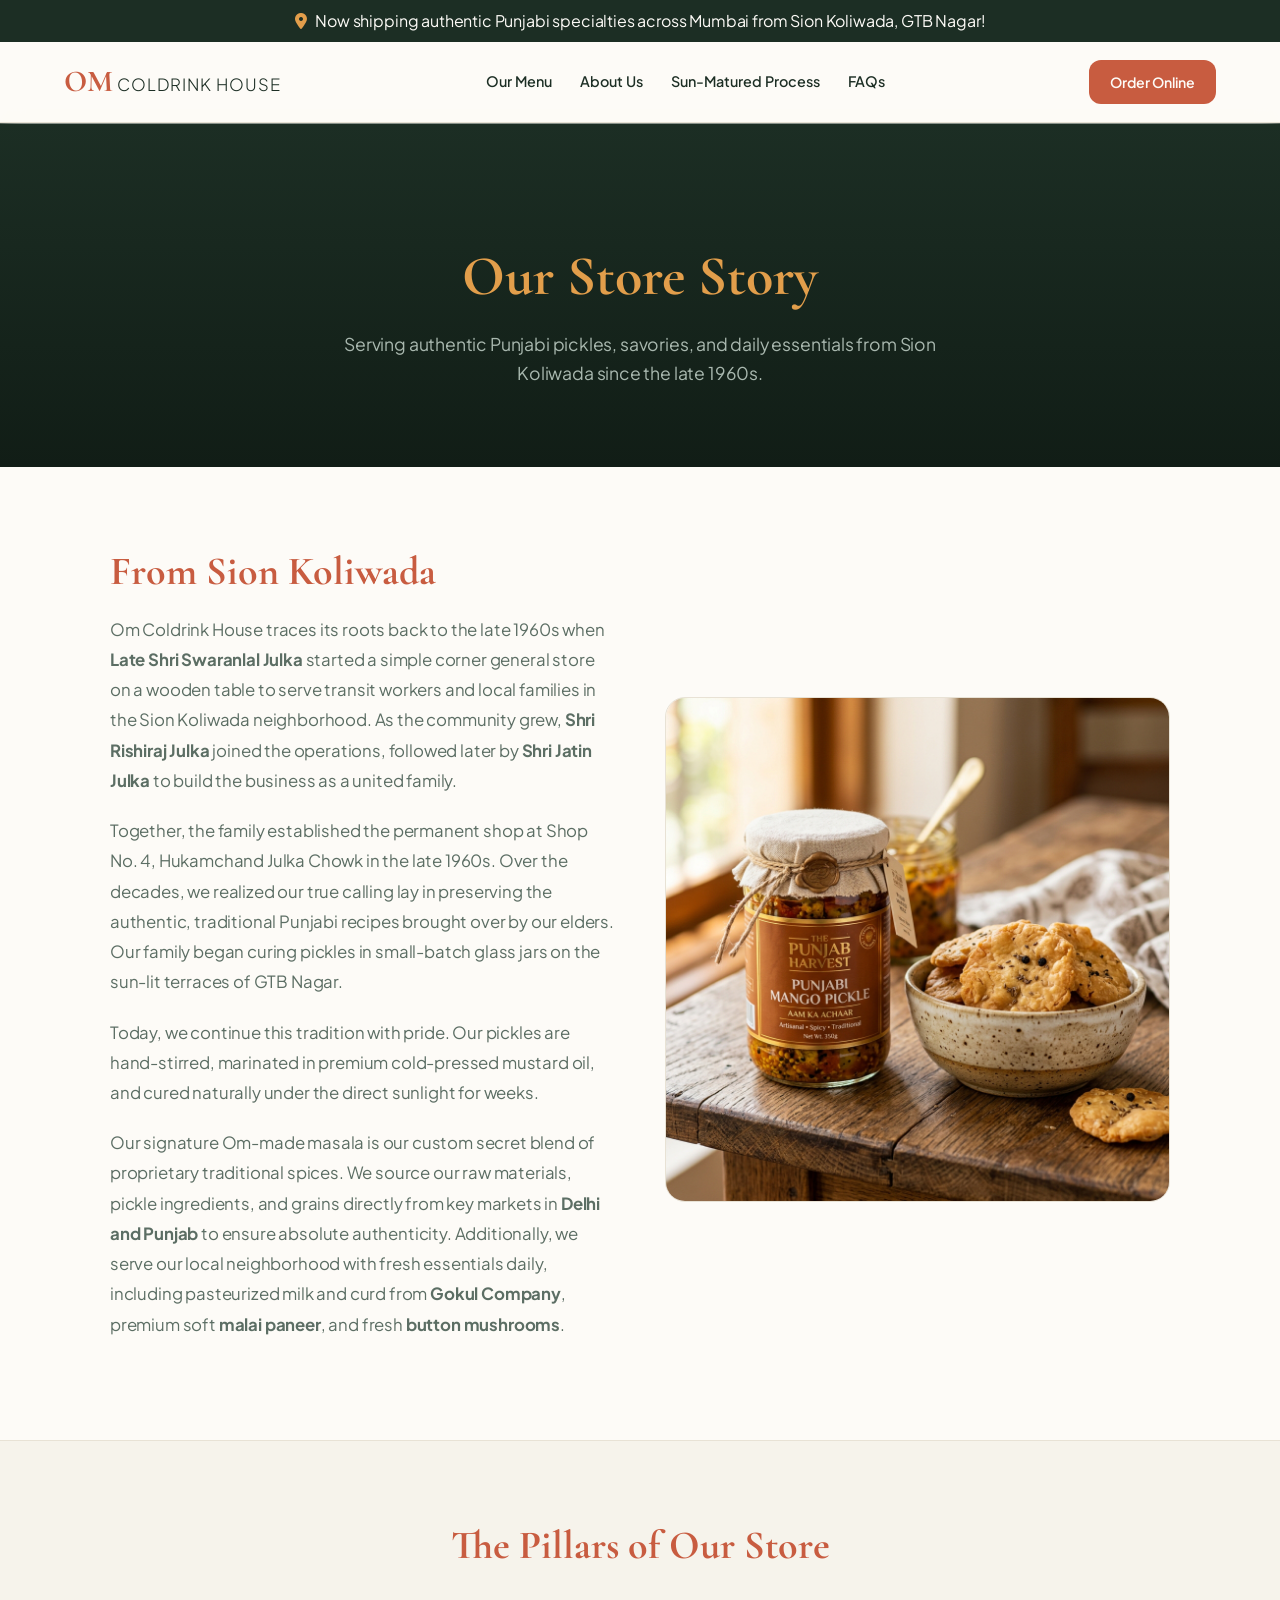
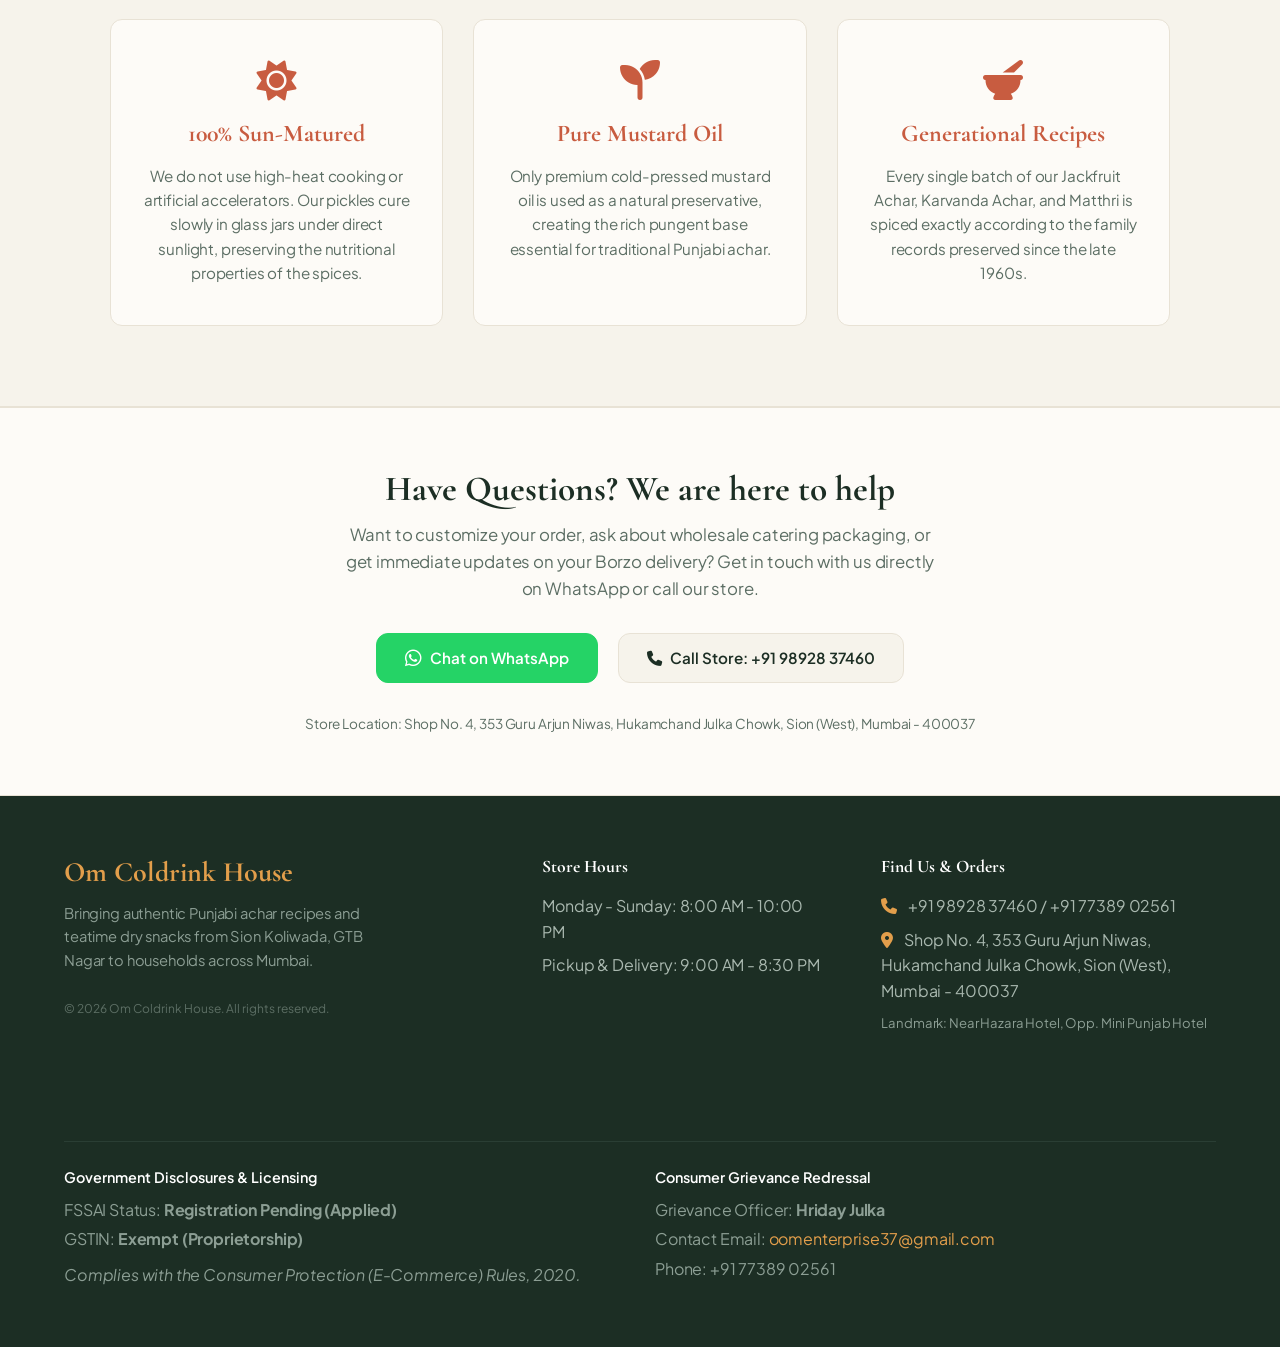
==== commit aaebfa0f: "mm" ====
--- a/about.html
+++ b/about.html
@@ -3,9 +3,9 @@
 <head>
   <meta charset="UTF-8">
   <meta name="viewport" content="width=device-width, initial-scale=1.0">
-  <title>About Us - Om Coldrink House | Generational Punjabi Achar Since 1984</title>
+  <title>About Us - Om Coldrink House | Generational Punjabi Achar Since Late 1960s</title>
   
-  <meta name="description" content="Read the story of Om Coldrink House. Established in 1984 in Sion Koliwada, GTB Nagar. Discover our traditional sun-cured Punjabi pickles and handmade teatime savories.">
+  <meta name="description" content="Read the story of Om Coldrink House. Established in the late 1960s in Sion Koliwada, GTB Nagar. Discover our traditional sun-cured Punjabi pickles and handmade teatime savories.">
   
   <!-- Google Fonts & FontAwesome -->
   <link rel="preconnect" href="https://fonts.googleapis.com">
@@ -151,7 +151,7 @@
   <section class="about-hero">
     <div class="container">
       <h1>Our Store Story</h1>
-      <p>Serving authentic Punjabi pickles, savories, and daily essentials from Sion Koliwada since 1984.</p>
+      <p>Serving authentic Punjabi pickles, savories, and daily essentials from Sion Koliwada since the late 1960s.</p>
     </div>
   </section>
 
@@ -164,7 +164,7 @@
           Om Coldrink House traces its roots back to the late 1960s when <strong>Late Shri Swaranlal Julka</strong> started a simple corner general store on a wooden table to serve transit workers and local families in the Sion Koliwada neighborhood. As the community grew, <strong>Shri Rishiraj Julka</strong> joined the operations, followed later by <strong>Shri Jatin Julka</strong> to build the business as a united family.
         </p>
         <p>
-          Together, the family established the permanent shop at Shop No. 4, Hukamchand Julka Chowk in 1984. Over the decades, we realized our true calling lay in preserving the authentic, traditional Punjabi recipes brought over by our elders. Our family began curing pickles in small-batch glass jars on the sun-lit terraces of GTB Nagar.
+          Together, the family established the permanent shop at Shop No. 4, Hukamchand Julka Chowk in the late 1960s. Over the decades, we realized our true calling lay in preserving the authentic, traditional Punjabi recipes brought over by our elders. Our family began curing pickles in small-batch glass jars on the sun-lit terraces of GTB Nagar.
         </p>
         <p>
           Today, we continue this tradition with pride. Our pickles are hand-stirred, marinated in premium cold-pressed mustard oil, and cured naturally under the direct sunlight for weeks.
@@ -196,7 +196,7 @@
       <div class="value-card">
         <i class="fa-solid fa-mortar-pestle"></i>
         <h3>Generational Recipes</h3>
-        <p>Every single batch of our Jackfruit Achar, Karvanda Achar, and Matthri is spiced exactly according to the family records preserved since 1984.</p>
+        <p>Every single batch of our Jackfruit Achar, Karvanda Achar, and Matthri is spiced exactly according to the family records preserved since the late 1960s.</p>
       </div>
     </div>
   </section>
--- a/index.css
+++ b/index.css
@@ -2153,263 +2153,72 @@
 }
 
 /* ==========================================================================
-   Interactive Coldrink Bottle Opener (Scroll-Activated)
+   Rotating Icons Widget
    ========================================================================== */
-.bottle-opener-widget {
+.rotating-icons-widget {
   width: 100%;
-  display: flex;
-  flex-direction: column;
+  height: 100%;
+  display: flex;
   align-items: center;
   justify-content: center;
-  padding: 30px 20px 20px 20px;
   position: relative;
   background-color: var(--color-bg-secondary);
   border-radius: var(--radius-lg);
-  border: 1px solid var(--color-border);
-  box-shadow: var(--shadow-warm);
   overflow: hidden;
   z-index: 10;
 }
 
-.bottle-scene {
-  position: relative;
-  width: 240px;
-  height: 280px;
-  margin-bottom: 15px;
-}
-
-/* Glass Bottle Structure */
-.bottle-neck-container {
+.center-logo {
   position: absolute;
-  bottom: 0;
-  left: 50%;
-  transform: translateX(-50%);
-  display: flex;
-  flex-direction: column;
-  align-items: center;
-  width: 100px;
-}
-
-.bottle-rim {
-  width: 32px;
-  height: 12px;
-  background: linear-gradient(90deg, #6c8a7b, #455a4f); /* Teal glass */
-  border-radius: 6px;
-  border-bottom: 2px solid rgba(255, 255, 255, 0.2);
-  box-shadow: inset 0 2px 3px rgba(255,255,255,0.4);
-}
-
-.bottle-neck-top {
-  width: 24px;
-  height: 60px;
-  background: linear-gradient(90deg, #4d6659, #314239); /* Dark green glass */
-  border-left: 2px solid rgba(255, 255, 255, 0.1);
-  border-right: 2px solid rgba(0,0,0,0.3);
-  box-shadow: inset 3px 0 5px rgba(255,255,255,0.15);
-}
-
-.bottle-shoulder {
-  width: 76px;
-  height: 90px;
-  background: linear-gradient(90deg, #4d6659, #314239);
-  border-radius: 38px 38px 0 0;
-  border-left: 2.5px solid rgba(255, 255, 255, 0.12);
-  border-right: 2.5px solid rgba(0,0,0,0.35);
-  display: flex;
-  align-items: center;
-  justify-content: center;
-  position: relative;
-  overflow: hidden;
-  box-shadow: inset 5px 5px 12px rgba(255,255,255,0.15);
-}
-
-.bottle-liquid {
-  position: absolute;
-  bottom: 0;
-  left: 0;
-  width: 100%;
-  height: 80%;
-  background: linear-gradient(90deg, #8b4513, #5c2c0e); /* Amber Cola/Sarsaparilla liquid */
-  opacity: 0.85;
-}
-
-.bottle-label {
-  position: absolute;
-  top: 30%;
-  left: 50%;
-  transform: translate(-50%, -50%);
-  background-color: var(--color-brand-primary);
-  color: var(--color-bg-primary);
-  padding: 2px 8px;
   font-family: var(--font-display);
-  font-size: 1.1rem;
-  font-weight: 700;
-  border-radius: 3px;
-  box-shadow: var(--shadow-sm);
-  z-index: 2;
-  border: 1px solid rgba(255,255,255,0.25);
-  letter-spacing: 1px;
-}
-
-/* Bottle Crown Cap */
-.bottle-cap {
-  position: absolute;
-  top: 110px; /* Aligned right above bottle-neck-top + bottle-rim */
-  left: 50%;
-  transform: translateX(-50%);
-  width: 36px;
-  height: 14px;
-  background: linear-gradient(135deg, #e5c158, #b8860b); /* Gold brass */
-  border-radius: 4px 4px 0 0;
-  border: 1px solid rgba(255,255,255,0.2);
-  z-index: 5;
-  box-shadow: 0 2px 4px rgba(0,0,0,0.25);
-  display: flex;
-  justify-content: space-around;
-  padding: 0 2px;
-  transform-origin: center bottom;
-  transition: transform 0.05s ease-out;
-}
-
-.cap-ridge {
-  width: 3px;
-  height: 100%;
-  background-color: rgba(0, 0, 0, 0.15);
-  border-radius: 1px;
-}
-
-/* Metal Opener Tool */
-.bottle-opener {
-  position: absolute;
-  top: 30px;
-  left: 50%;
-  width: 80px;
-  height: 24px;
-  background: linear-gradient(180deg, #b0b0b0, #7a7a7a); /* Steel finish */
-  border: 1px solid #666;
-  border-radius: 4px;
-  transform-origin: 70px 18px; /* Latch point alignment */
-  z-index: 6;
-  box-shadow: 0 4px 8px rgba(0,0,0,0.15);
-  display: flex;
-  align-items: center;
-  justify-content: flex-start;
-  padding-left: 6px;
-}
-
-.opener-handle {
-  width: 45px;
-  height: 14px;
-  background: linear-gradient(180deg, #d3d3d3, #a9a9a9);
-  border-radius: 3px;
-  border: 1px solid rgba(0,0,0,0.1);
-}
-
-.opener-head {
-  width: 24px;
-  height: 22px;
-  border-radius: 4px;
-  background-color: transparent;
-  border: 4.5px solid #888; /* Metal loop */
-  margin-left: auto;
-  margin-right: 2px;
-  position: relative;
-}
-
-.opener-hole {
-  width: 100%;
-  height: 100%;
-  background-color: transparent;
-}
-
-/* Gas Bubble Fizz Spray */
-.bottle-fizz {
-  position: absolute;
-  top: 108px;
-  left: 50%;
-  transform: translateX(-50%);
-  width: 30px;
-  height: 60px;
-  z-index: 4;
-  display: none;
-  justify-content: center;
-  pointer-events: none;
-}
-
-.bubble {
-  position: absolute;
-  bottom: 0;
-  width: 6px;
-  height: 6px;
-  background-color: rgba(255, 255, 255, 0.7);
-  border-radius: 50%;
-  opacity: 0;
-}
-
-.bubble.b1 { left: 5px; animation: bubbleUp 0.8s infinite ease-out; }
-.bubble.b2 { left: 12px; animation: bubbleUp 0.6s infinite ease-out 0.1s; }
-.bubble.b3 { left: 18px; animation: bubbleUp 0.9s infinite ease-out 0.2s; }
-.bubble.b4 { left: 8px; animation: bubbleUp 0.7s infinite ease-out 0.3s; }
-.bubble.b5 { left: 15px; animation: bubbleUp 0.5s infinite ease-out 0.4s; }
-
-@keyframes bubbleUp {
-  0% {
-    transform: translateY(0) scale(0.6);
-    opacity: 0;
-  }
-  30% {
-    opacity: 0.9;
-  }
-  100% {
-    transform: translateY(-80px) scale(1.6);
-    opacity: 0;
-  }
-}
-
-/* Status Card */
-.bottle-status-card {
-  width: 100%;
-  background-color: rgba(253, 251, 247, 0.95);
-  border: 1px dashed var(--color-border);
-  border-radius: var(--radius-sm);
-  padding: 15px;
-  text-align: center;
-  box-shadow: var(--shadow-inset);
-  transition: var(--transition-smooth);
-}
-
-.bottle-status-card h4 {
-  font-size: 1rem;
+  font-size: 2.2rem;
+  font-weight: 800;
   color: var(--color-brand-primary);
-  margin-bottom: 6px;
-  font-weight: 700;
-  font-family: var(--font-sans);
-}
-
-.bottle-status-card p {
-  color: var(--color-text-muted);
-  line-height: 1.4;
-  font-size: 0.85rem;
-}
-
-/* Opened Sparkle Effect Class */
-.bottle-scene.opened-sparkle::after {
-  content: '';
-  position: absolute;
-  top: 90px;
-  left: 50%;
-  transform: translateX(-50%);
+  background: var(--color-bg-primary);
   width: 80px;
   height: 80px;
-  background: radial-gradient(circle, rgba(226,158,75,0.3) 0%, rgba(255,255,255,0) 70%);
-  pointer-events: none;
-  animation: pulseSparkle 1.5s infinite alternate;
-  z-index: 1;
-}
-
-@keyframes pulseSparkle {
-  0% { transform: translateX(-50%) scale(0.9); opacity: 0.5; }
-  100% { transform: translateX(-50%) scale(1.2); opacity: 1; }
+  border-radius: 50%;
+  display: flex;
+  align-items: center;
+  justify-content: center;
+  z-index: 2;
+  box-shadow: 0 4px 15px rgba(0,0,0,0.1);
+  border: 2px solid var(--color-border);
+}
+
+.icon-circle {
+  position: relative;
+  width: 0;
+  height: 0;
+}
+
+.icon-item {
+  position: absolute;
+  top: -25px;
+  left: -25px;
+  width: 50px;
+  height: 50px;
+  background-color: var(--color-bg-primary);
+  border-radius: 50%;
+  display: flex;
+  align-items: center;
+  justify-content: center;
+  color: var(--color-brand-accent);
+  font-size: 1.5rem;
+  box-shadow: 0 4px 10px rgba(0,0,0,0.1);
+  border: 1px solid var(--color-border);
+  /* The animation moves the item in a circle while keeping it upright */
+  animation: orbit 12s linear infinite;
+  animation-delay: calc(-12s / 4 * var(--i));
+}
+
+@keyframes orbit {
+  0% {
+    transform: rotate(0deg) translateX(100px) rotate(0deg);
+  }
+  100% {
+    transform: rotate(360deg) translateX(100px) rotate(-360deg);
+  }
 }
 
 /* Footer Compliance Grid */
@@ -2432,6 +2241,19 @@
 }
 
 /* Mobile layout map picker fixes */
+/* Scroll Animation Classes */
+.reveal-on-scroll {
+  opacity: 0;
+  transform: translateY(30px);
+  transition: opacity 0.7s cubic-bezier(0.2, 0.8, 0.2, 1), transform 0.7s cubic-bezier(0.2, 0.8, 0.2, 1);
+  will-change: opacity, transform;
+}
+
+.reveal-on-scroll.is-visible {
+  opacity: 1;
+  transform: translateY(0);
+}
+
 @media (max-width: 600px) {
   #picker-map-canvas {
     height: 200px !important;
